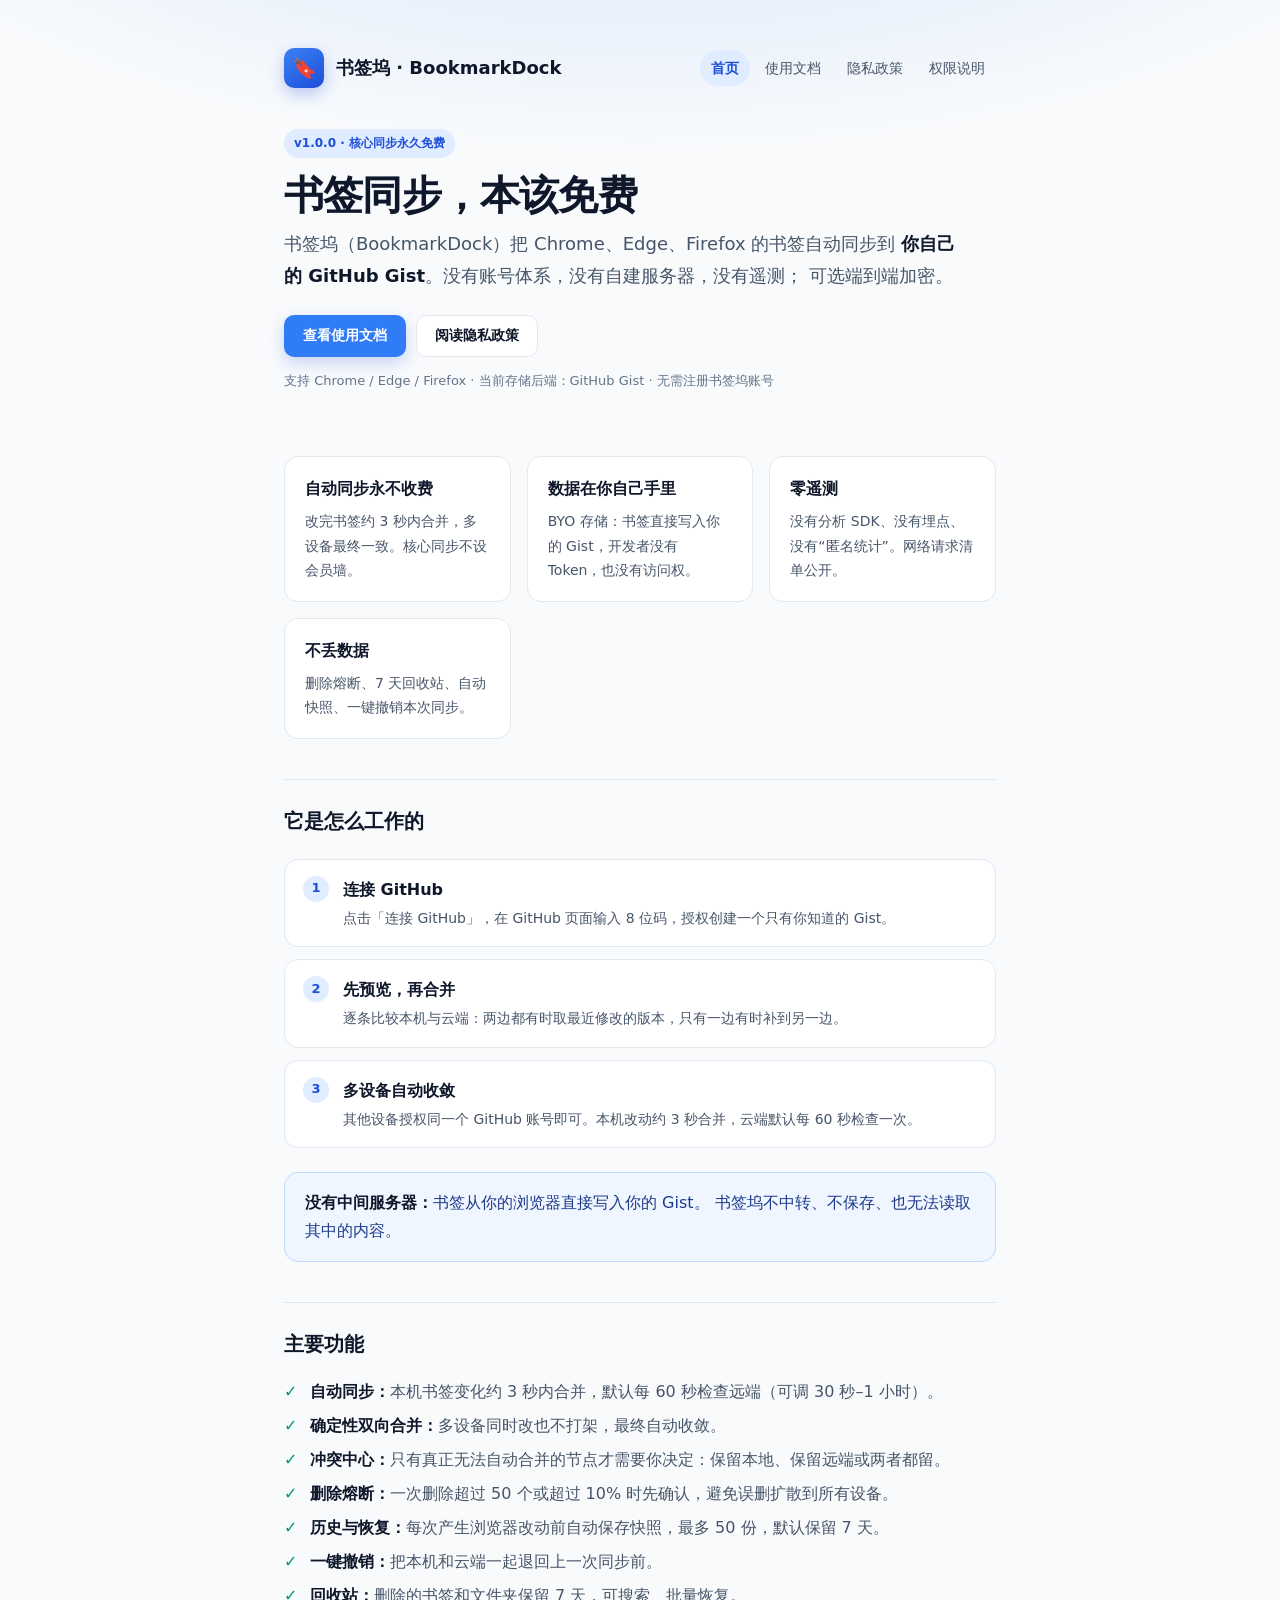
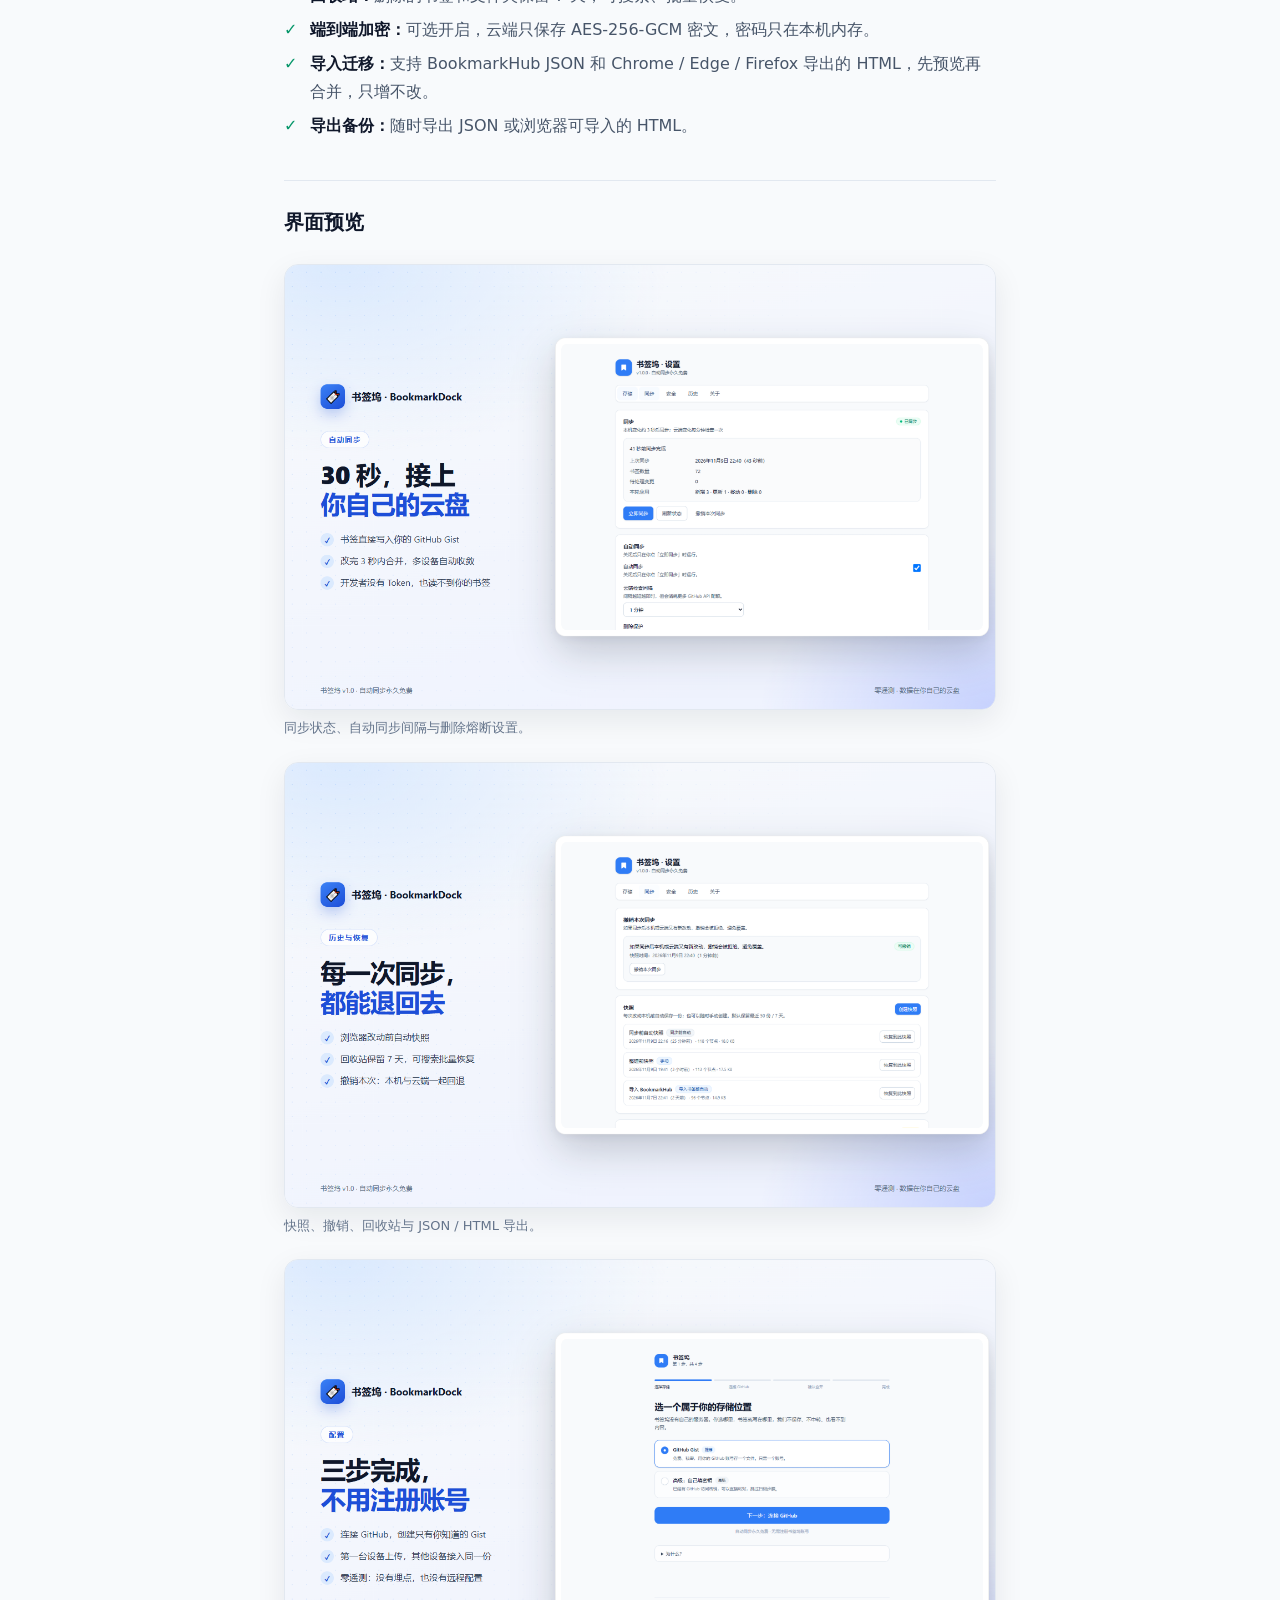
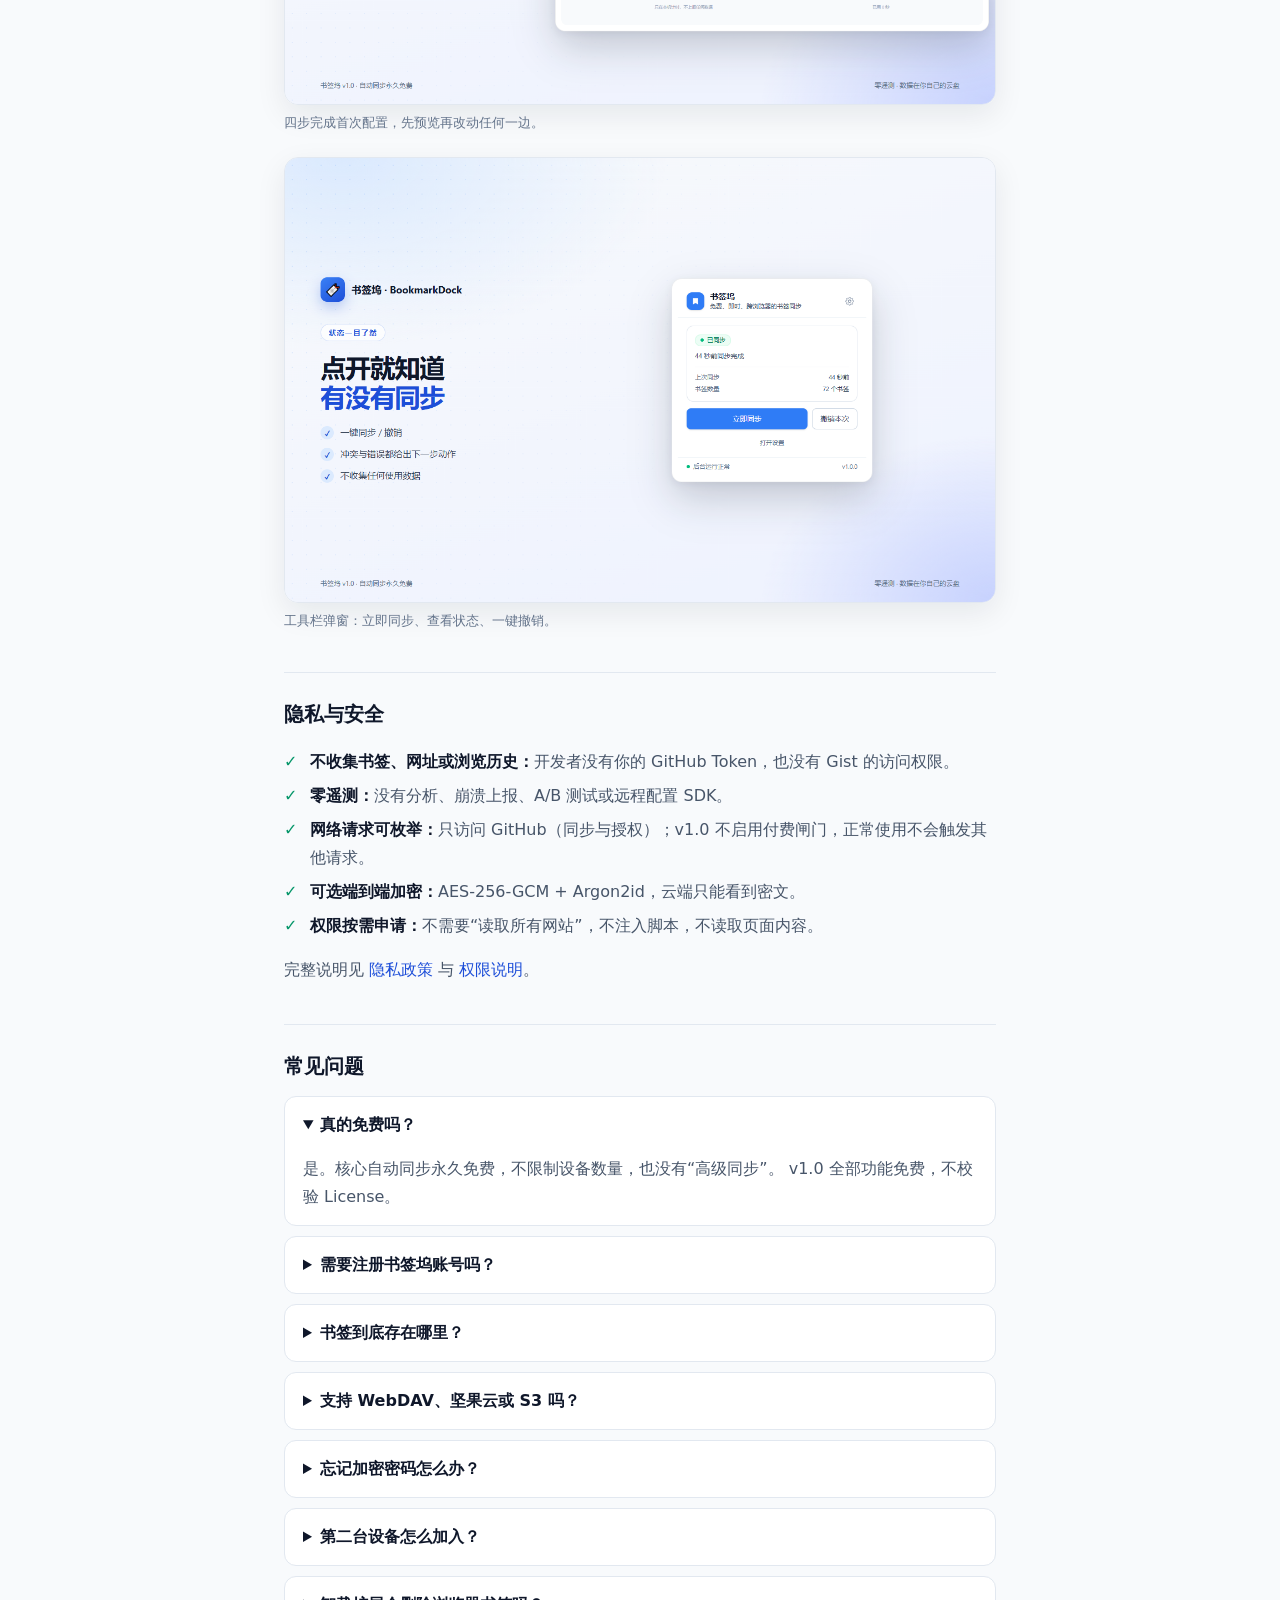
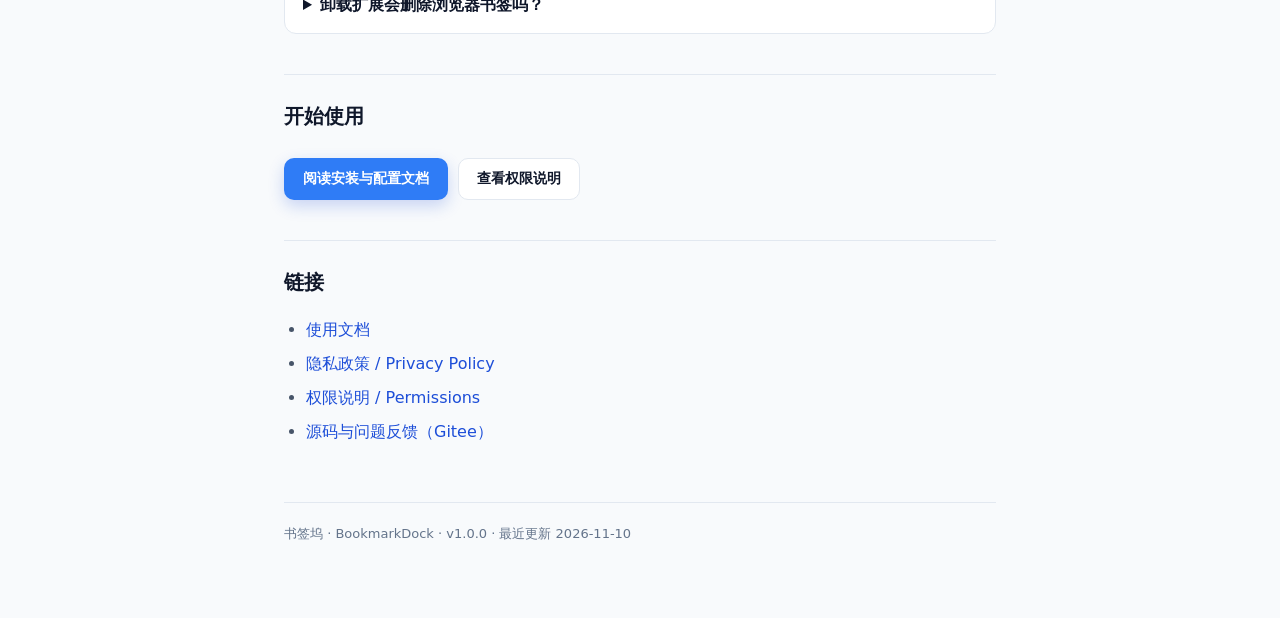
==== index.html @ b0e182eb "docs: 书签坞项目介绍、使用文档与隐私政策" ====
<!doctype html>
<html lang="zh-CN">
  <head>
    <meta charset="utf-8" />
    <meta name="viewport" content="width=device-width, initial-scale=1" />
    <title>书签坞 · BookmarkDock — 免费、即时、跨浏览器的书签同步</title>
    <meta
      name="description"
      content="书签坞把 Chrome / Edge / Firefox 的书签自动同步到你自己拥有的 GitHub Gist：核心同步永久免费、零遥测、可选端到端加密。"
    />
    <link rel="stylesheet" href="./style.css" />
    <link rel="icon" href="./icon-128.png" />
  </head>
  <body>
    <main class="wrap">
      <header class="site-head">
        <a class="brand" href="./index.html">
          <span class="logo" aria-hidden="true">🔖</span>
          书签坞 · BookmarkDock
        </a>
        <nav class="nav" aria-label="站点导航">
          <a href="./index.html" aria-current="page">首页</a>
          <a href="./guide.html">使用文档</a>
          <a href="./privacy.html">隐私政策</a>
          <a href="./permissions.html">权限说明</a>
        </nav>
      </header>

      <section class="hero">
        <span class="eyebrow">v1.0.0 · 核心同步永久免费</span>
        <h1>书签同步，本该免费</h1>
        <p class="lead">
          书签坞（BookmarkDock）把 Chrome、Edge、Firefox 的书签自动同步到
          <strong>你自己的 GitHub Gist</strong>。没有账号体系，没有自建服务器，没有遥测；
          可选端到端加密。
        </p>
        <div class="actions">
          <a class="btn btn-primary" href="./guide.html">查看使用文档</a>
          <a class="btn btn-secondary" href="./privacy.html">阅读隐私政策</a>
        </div>
        <p class="meta">
          支持 Chrome / Edge / Firefox · 当前存储后端：GitHub Gist · 无需注册书签坞账号
        </p>
      </section>

      <div class="grid">
        <div class="tile">
          <h3>自动同步永不收费</h3>
          <p>改完书签约 3 秒内合并，多设备最终一致。核心同步不设会员墙。</p>
        </div>
        <div class="tile">
          <h3>数据在你自己手里</h3>
          <p>BYO 存储：书签直接写入你的 Gist，开发者没有 Token，也没有访问权。</p>
        </div>
        <div class="tile">
          <h3>零遥测</h3>
          <p>没有分析 SDK、没有埋点、没有“匿名统计”。网络请求清单公开。</p>
        </div>
        <div class="tile">
          <h3>不丢数据</h3>
          <p>删除熔断、7 天回收站、自动快照、一键撤销本次同步。</p>
        </div>
      </div>

      <h2>它是怎么工作的</h2>
      <ol class="steps">
        <li>
          <strong>连接 GitHub</strong>
          <p>点击「连接 GitHub」，在 GitHub 页面输入 8 位码，授权创建一个只有你知道的 Gist。</p>
        </li>
        <li>
          <strong>先预览，再合并</strong>
          <p>逐条比较本机与云端：两边都有时取最近修改的版本，只有一边有时补到另一边。</p>
        </li>
        <li>
          <strong>多设备自动收敛</strong>
          <p>其他设备授权同一个 GitHub 账号即可。本机改动约 3 秒合并，云端默认每 60 秒检查一次。</p>
        </li>
      </ol>

      <div class="callout">
        <p>
          <strong>没有中间服务器：</strong>书签从你的浏览器直接写入你的 Gist。
          书签坞不中转、不保存、也无法读取其中的内容。
        </p>
      </div>

      <h2>主要功能</h2>
      <ul class="features">
        <li>
          <strong>自动同步：</strong>本机书签变化约 3 秒内合并，默认每 60 秒检查远端（可调 30 秒–1
          小时）。
        </li>
        <li><strong>确定性双向合并：</strong>多设备同时改也不打架，最终自动收敛。</li>
        <li>
          <strong>冲突中心：</strong
          >只有真正无法自动合并的节点才需要你决定：保留本地、保留远端或两者都留。
        </li>
        <li>
          <strong>删除熔断：</strong>一次删除超过 50 个或超过 10% 时先确认，避免误删扩散到所有设备。
        </li>
        <li>
          <strong>历史与恢复：</strong>每次产生浏览器改动前自动保存快照，最多 50 份，默认保留 7 天。
        </li>
        <li><strong>一键撤销：</strong>把本机和云端一起退回上一次同步前。</li>
        <li><strong>回收站：</strong>删除的书签和文件夹保留 7 天，可搜索、批量恢复。</li>
        <li>
          <strong>端到端加密：</strong>可选开启，云端只保存 AES-256-GCM 密文，密码只在本机内存。
        </li>
        <li>
          <strong>导入迁移：</strong>支持 BookmarkHub JSON 和 Chrome / Edge / Firefox 导出的
          HTML，先预览再合并，只增不改。
        </li>
        <li><strong>导出备份：</strong>随时导出 JSON 或浏览器可导入的 HTML。</li>
      </ul>

      <h2>界面预览</h2>
      <div class="shots">
        <figure class="shot">
          <img
            src="./screenshots/01-sync.png"
            alt="书签坞设置页：同步状态、自动同步和删除保护"
            loading="lazy"
          />
          <figcaption>同步状态、自动同步间隔与删除熔断设置。</figcaption>
        </figure>
        <figure class="shot">
          <img
            src="./screenshots/02-history.png"
            alt="书签坞历史页：快照、回收站与导出"
            loading="lazy"
          />
          <figcaption>快照、撤销、回收站与 JSON / HTML 导出。</figcaption>
        </figure>
        <figure class="shot">
          <img src="./screenshots/04-onboarding.png" alt="书签坞首次配置向导" loading="lazy" />
          <figcaption>四步完成首次配置，先预览再改动任何一边。</figcaption>
        </figure>
        <figure class="shot">
          <img src="./screenshots/05-popup.png" alt="书签坞工具栏弹窗" loading="lazy" />
          <figcaption>工具栏弹窗：立即同步、查看状态、一键撤销。</figcaption>
        </figure>
      </div>

      <h2>隐私与安全</h2>
      <ul class="features">
        <li>
          <strong>不收集书签、网址或浏览历史：</strong>开发者没有你的 GitHub Token，也没有 Gist
          的访问权限。
        </li>
        <li><strong>零遥测：</strong>没有分析、崩溃上报、A/B 测试或远程配置 SDK。</li>
        <li>
          <strong>网络请求可枚举：</strong>只访问 GitHub（同步与授权）；v1.0
          不启用付费闸门，正常使用不会触发其他请求。
        </li>
        <li><strong>可选端到端加密：</strong>AES-256-GCM + Argon2id，云端只能看到密文。</li>
        <li><strong>权限按需申请：</strong>不需要“读取所有网站”，不注入脚本，不读取页面内容。</li>
      </ul>
      <p>
        完整说明见 <a href="./privacy.html">隐私政策</a> 与
        <a href="./permissions.html">权限说明</a>。
      </p>

      <h2>常见问题</h2>
      <div class="faq">
        <details open>
          <summary>真的免费吗？</summary>
          <p>
            是。核心自动同步永久免费，不限制设备数量，也没有“高级同步”。 v1.0 全部功能免费，不校验
            License。
          </p>
        </details>
        <details>
          <summary>需要注册书签坞账号吗？</summary>
          <p>不需要。你只需要一个 GitHub 账号，用来存放自己的 Gist。</p>
        </details>
        <details>
          <summary>书签到底存在哪里？</summary>
          <p>
            存在你 GitHub 账号下的一个 Gist 文件里。默认创建 secret gist； 开发者没有你的
            Token，也没有该 Gist 的访问权。
          </p>
        </details>
        <details>
          <summary>支持 WebDAV、坚果云或 S3 吗？</summary>
          <p>v1.0 仅支持 GitHub Gist。后续版本会评估更多 BYO 存储，但当前版本没有这些入口。</p>
        </details>
        <details>
          <summary>忘记加密密码怎么办？</summary>
          <p>
            无法找回。密码只存在于本机内存，开发者也没有后门。
            如果还有一台设备保留着明文同步状态，可以在那台设备重新同步； 否则云端密文无法解密。
          </p>
        </details>
        <details>
          <summary>第二台设备怎么加入？</summary>
          <p>
            安装扩展，连接同一个 GitHub 账号，确认预览结果后合并即可。 不需要手动复制文件或 Token。
          </p>
        </details>
        <details>
          <summary>卸载扩展会删除浏览器书签吗？</summary>
          <p>不会。卸载只会清除扩展自己的本地状态；浏览器书签和远端 Gist 都不受影响。</p>
        </details>
      </div>

      <h2>开始使用</h2>
      <div class="actions">
        <a class="btn btn-primary" href="./guide.html">阅读安装与配置文档</a>
        <a class="btn btn-secondary" href="./permissions.html">查看权限说明</a>
      </div>

      <h2>链接</h2>
      <ul>
        <li><a href="./guide.html">使用文档</a></li>
        <li><a href="./privacy.html">隐私政策 / Privacy Policy</a></li>
        <li><a href="./permissions.html">权限说明 / Permissions</a></li>
        <li><a href="https://gitee.com/sunnice/book-mark-sync">源码与问题反馈（Gitee）</a></li>
      </ul>

      <footer>书签坞 · BookmarkDock · v1.0.0 · 最近更新 2026-11-10</footer>
    </main>
  </body>
</html>
---- style.css ----
:root {
  color-scheme: light;
  --brand: #2f7cf6;
  --brand-dark: #1d4ed8;
  --ink: #0f172a;
  --ink-soft: #475569;
  --line: #e2e8f0;
  --bg: #f8fafc;
}

* {
  box-sizing: border-box;
}

html {
  -webkit-text-size-adjust: 100%;
}

body {
  margin: 0;
  background:
    radial-gradient(1200px 500px at 50% -200px, rgba(47, 124, 246, 0.18), transparent 70%),
    var(--bg);
  color: var(--ink);
  font-family:
    'Segoe UI', 'PingFang SC', 'Hiragino Sans GB', 'Microsoft YaHei', system-ui, sans-serif;
  line-height: 1.75;
  font-size: 16px;
}

a {
  color: var(--brand-dark);
  text-decoration: none;
}

a:hover {
  text-decoration: underline;
}

.wrap {
  max-width: 760px;
  margin: 0 auto;
  padding: 48px 24px 72px;
}

.brand {
  display: inline-flex;
  align-items: center;
  gap: 12px;
  margin-bottom: 28px;
  color: var(--ink);
  font-weight: 700;
  font-size: 18px;
}

.brand:hover {
  text-decoration: none;
}

.logo {
  width: 40px;
  height: 40px;
  border-radius: 10px;
  background: linear-gradient(145deg, #3b82f6, #1d4ed8);
  display: grid;
  place-items: center;
  color: #fff;
  font-size: 20px;
  box-shadow: 0 6px 16px rgba(29, 78, 216, 0.28);
}

h1 {
  font-size: 32px;
  line-height: 1.25;
  margin: 0 0 8px;
  letter-spacing: -0.02em;
}

h2 {
  font-size: 20px;
  margin: 40px 0 12px;
  padding-top: 24px;
  border-top: 1px solid var(--line);
}

h3 {
  font-size: 16px;
  margin: 24px 0 6px;
}

p,
li {
  color: var(--ink-soft);
}

ul,
ol {
  padding-left: 22px;
}

li + li {
  margin-top: 6px;
}

strong {
  color: var(--ink);
}

.lead {
  font-size: 17px;
  color: var(--ink-soft);
  margin-top: 4px;
}

.meta {
  font-size: 13px;
  color: #64748b;
  margin-bottom: 32px;
}

.card {
  background: #fff;
  border: 1px solid var(--line);
  border-radius: 16px;
  padding: 24px 24px 8px;
  box-shadow: 0 1px 2px rgba(15, 23, 42, 0.04);
}

.callout {
  background: #eff6ff;
  border: 1px solid #bfdbfe;
  border-radius: 14px;
  padding: 16px 20px;
  margin: 24px 0;
}

.callout p {
  margin: 0;
  color: #1e3a8a;
}

.grid {
  display: grid;
  grid-template-columns: repeat(auto-fit, minmax(220px, 1fr));
  gap: 16px;
  margin: 28px 0 8px;
}

.tile {
  background: #fff;
  border: 1px solid var(--line);
  border-radius: 14px;
  padding: 18px 20px;
}

.tile h3 {
  margin: 0 0 6px;
}

.tile p {
  margin: 0;
  font-size: 14px;
}

table {
  width: 100%;
  border-collapse: collapse;
  font-size: 14px;
  margin: 12px 0 4px;
}

th,
td {
  text-align: left;
  padding: 10px 12px;
  border-bottom: 1px solid var(--line);
  vertical-align: top;
}

th {
  color: var(--ink);
  font-weight: 600;
  background: #f8fafc;
}

code {
  font-family: ui-monospace, SFMono-Regular, Consolas, monospace;
  font-size: 13px;
  background: #f1f5f9;
  border-radius: 5px;
  padding: 1px 5px;
}

footer {
  margin-top: 56px;
  padding-top: 20px;
  border-top: 1px solid var(--line);
  font-size: 13px;
  color: #64748b;
}

.lang {
  font-size: 13px;
  margin-bottom: 28px;
}

/* ---------- 站点导航 ---------- */

.site-head {
  display: flex;
  flex-wrap: wrap;
  align-items: center;
  justify-content: space-between;
  gap: 12px 24px;
  margin-bottom: 32px;
}

.site-head .brand {
  margin-bottom: 0;
}

.nav {
  display: flex;
  flex-wrap: wrap;
  gap: 4px;
  font-size: 14px;
}

.nav a {
  padding: 6px 11px;
  border-radius: 999px;
  color: var(--ink-soft);
}

.nav a:hover {
  background: #eef2ff;
  color: var(--brand-dark);
  text-decoration: none;
}

.nav a[aria-current='page'] {
  background: #e0ecff;
  color: var(--brand-dark);
  font-weight: 600;
}

/* ---------- 首页 ---------- */

.hero {
  padding: 8px 0 4px;
}

.eyebrow {
  display: inline-block;
  margin-bottom: 12px;
  padding: 4px 10px;
  border-radius: 999px;
  background: #e0ecff;
  color: var(--brand-dark);
  font-size: 12px;
  font-weight: 600;
}

.hero h1 {
  font-size: 40px;
  max-width: 680px;
}

.hero .lead {
  max-width: 680px;
  font-size: 18px;
}

.actions {
  display: flex;
  flex-wrap: wrap;
  gap: 10px;
  margin: 24px 0 10px;
}

.btn {
  display: inline-flex;
  align-items: center;
  justify-content: center;
  padding: 10px 18px;
  border: 1px solid transparent;
  border-radius: 10px;
  font-size: 14px;
  font-weight: 600;
  line-height: 1.4;
}

.btn:hover {
  text-decoration: none;
}

.btn-primary {
  background: var(--brand);
  color: #fff;
  box-shadow: 0 6px 16px rgba(29, 78, 216, 0.22);
}

.btn-primary:hover {
  background: var(--brand-dark);
  color: #fff;
}

.btn-secondary {
  background: #fff;
  border-color: var(--line);
  color: var(--ink);
}

.btn-secondary:hover {
  background: #f8fafc;
}

/* ---------- 步骤 / 功能 / 截图 ---------- */

.steps {
  counter-reset: step;
  display: grid;
  gap: 12px;
  padding: 0;
  margin: 20px 0;
  list-style: none;
}

.steps li {
  position: relative;
  margin: 0;
  padding: 16px 18px 16px 58px;
  background: #fff;
  border: 1px solid var(--line);
  border-radius: 14px;
}

.steps li::before {
  counter-increment: step;
  content: counter(step);
  position: absolute;
  top: 16px;
  left: 18px;
  display: grid;
  width: 26px;
  height: 26px;
  place-items: center;
  border-radius: 50%;
  background: #e0ecff;
  color: var(--brand-dark);
  font-size: 13px;
  font-weight: 700;
}

.steps strong {
  display: block;
  margin-bottom: 2px;
}

.steps p {
  margin: 0;
  font-size: 14px;
}

.features {
  padding: 0;
  list-style: none;
}

.features li {
  position: relative;
  padding-left: 26px;
}

.features li::before {
  content: '✓';
  position: absolute;
  left: 0;
  color: #059669;
  font-weight: 700;
}

.shots {
  display: grid;
  gap: 22px;
  margin: 24px 0;
}

.shot {
  margin: 0;
}

.shot img {
  display: block;
  width: 100%;
  height: auto;
  border: 1px solid var(--line);
  border-radius: 14px;
  box-shadow: 0 10px 30px rgba(15, 23, 42, 0.08);
}

.shot figcaption {
  margin-top: 7px;
  font-size: 13px;
  color: #64748b;
}

/* ---------- 目录 / 问答 / 提示 ---------- */

.toc {
  margin: 24px 0 8px;
  padding: 18px 22px;
  background: #fff;
  border: 1px solid var(--line);
  border-radius: 14px;
}

.toc ol {
  margin: 8px 0 0;
  columns: 2;
  column-gap: 28px;
}

.toc li + li {
  margin-top: 4px;
}

.faq details,
details {
  margin: 10px 0;
  padding: 14px 18px;
  background: #fff;
  border: 1px solid var(--line);
  border-radius: 12px;
}

details summary {
  cursor: pointer;
  color: var(--ink);
  font-weight: 600;
}

details > p,
details > ul,
details > ol {
  margin-bottom: 0;
}

.note {
  font-size: 13px;
  color: #64748b;
}

.callout.warn {
  background: #fffbeb;
  border-color: #fde68a;
}

.callout.warn p {
  color: #92400e;
}

@media (max-width: 520px) {
  .wrap {
    padding: 32px 18px 56px;
  }

  h1 {
    font-size: 26px;
  }

  .hero h1 {
    font-size: 30px;
  }

  .toc ol {
    columns: 1;
  }
}
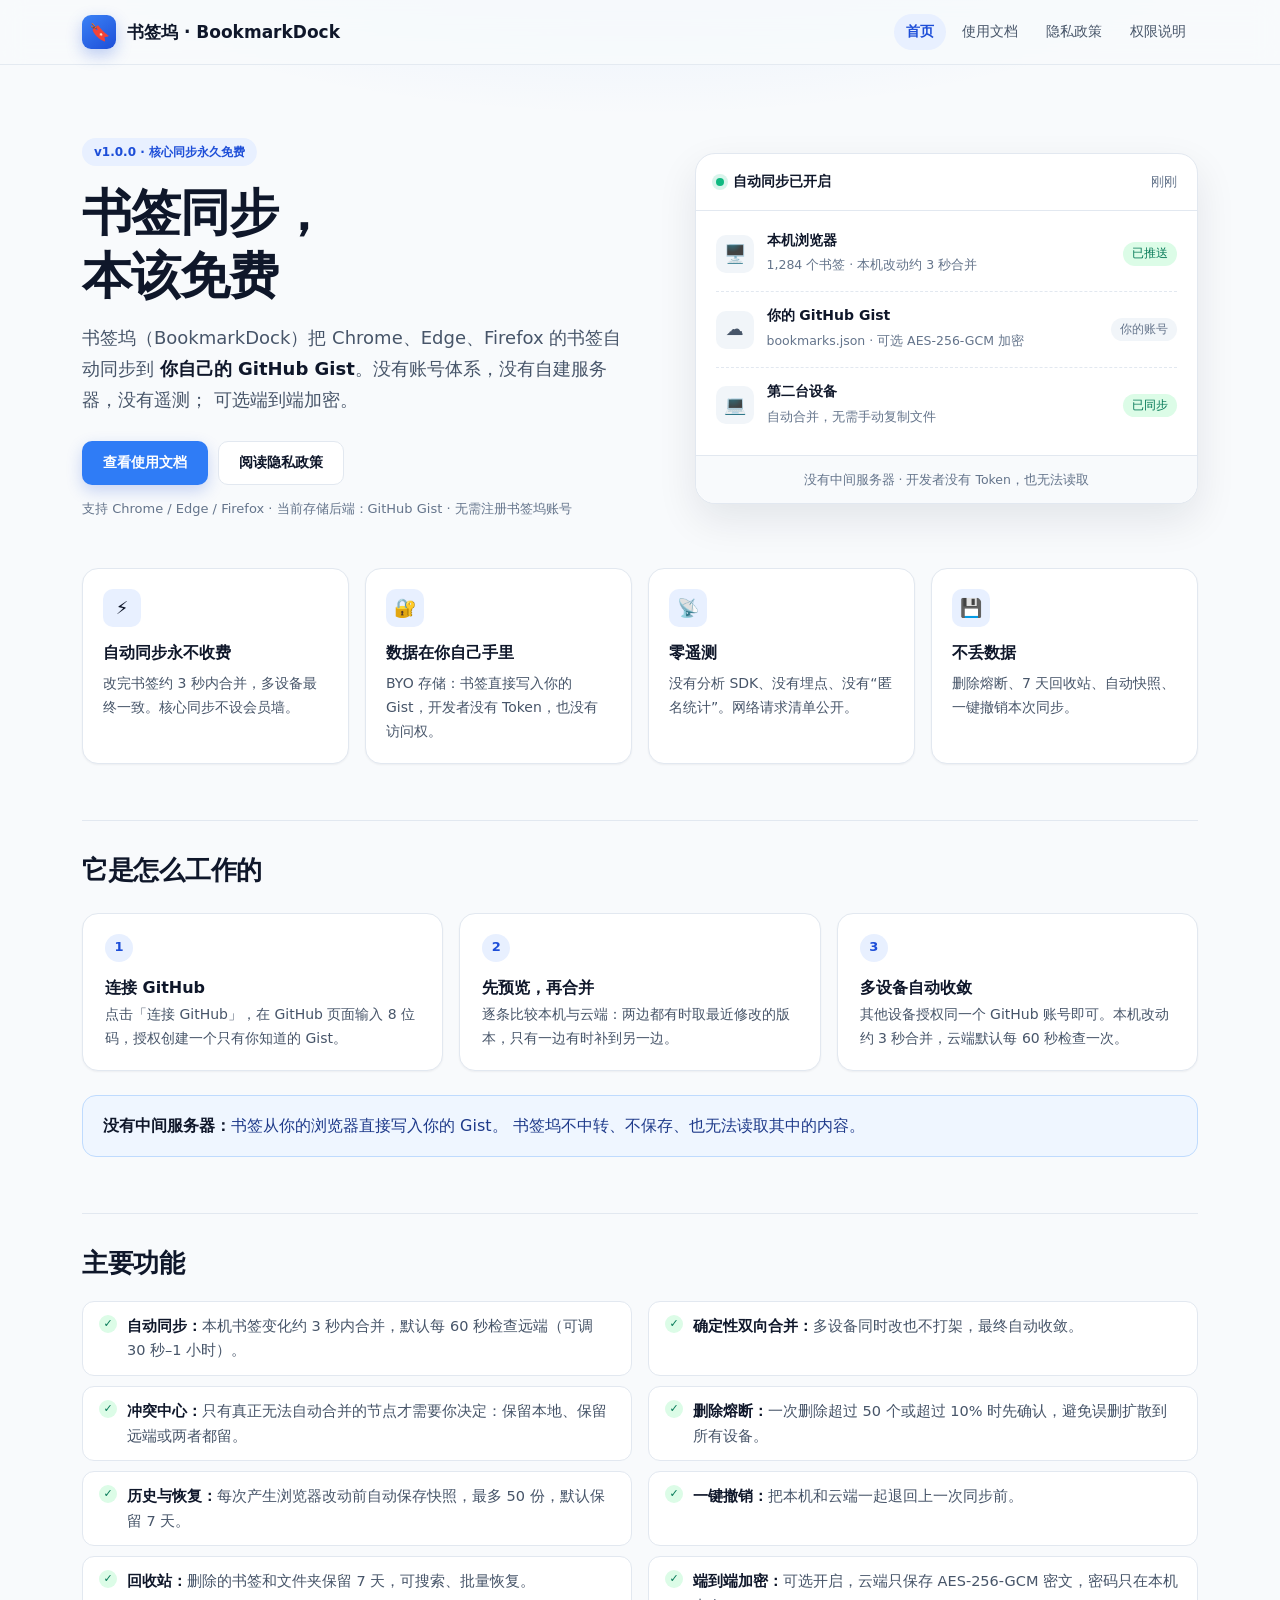
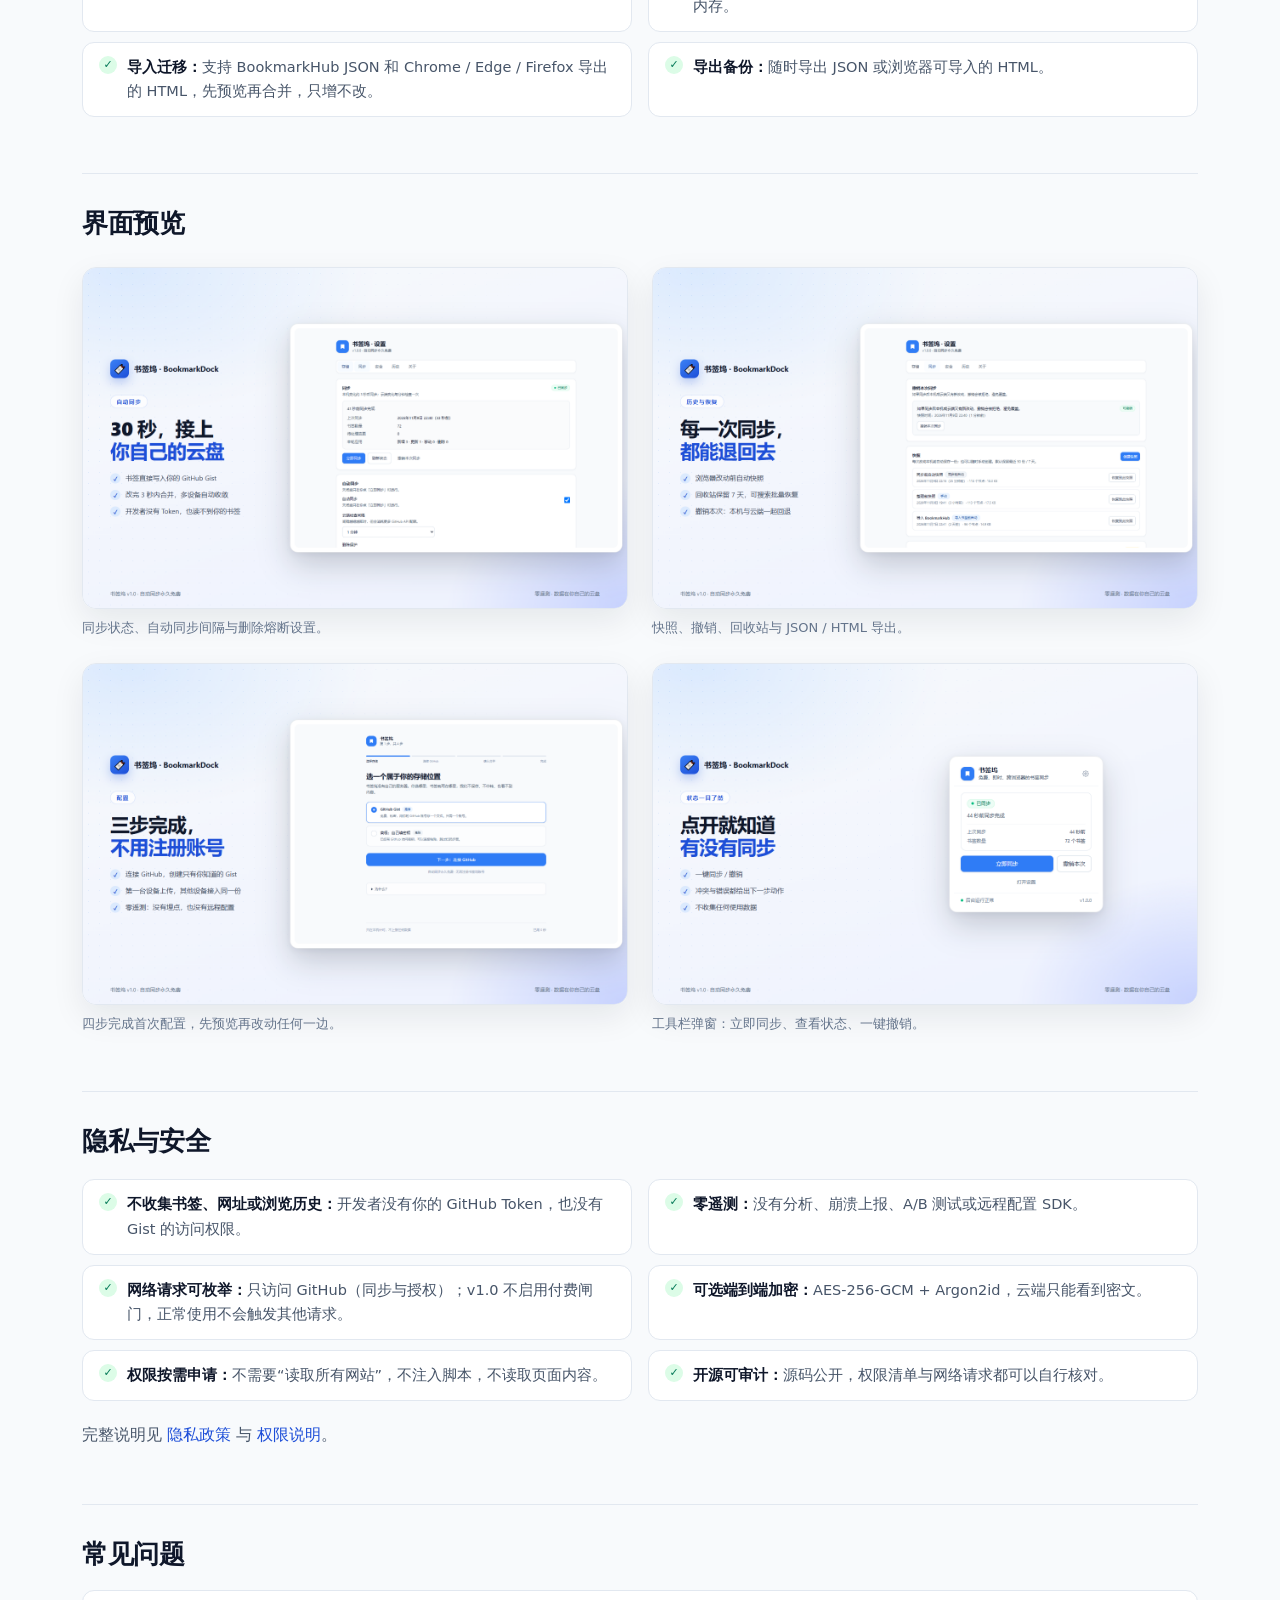
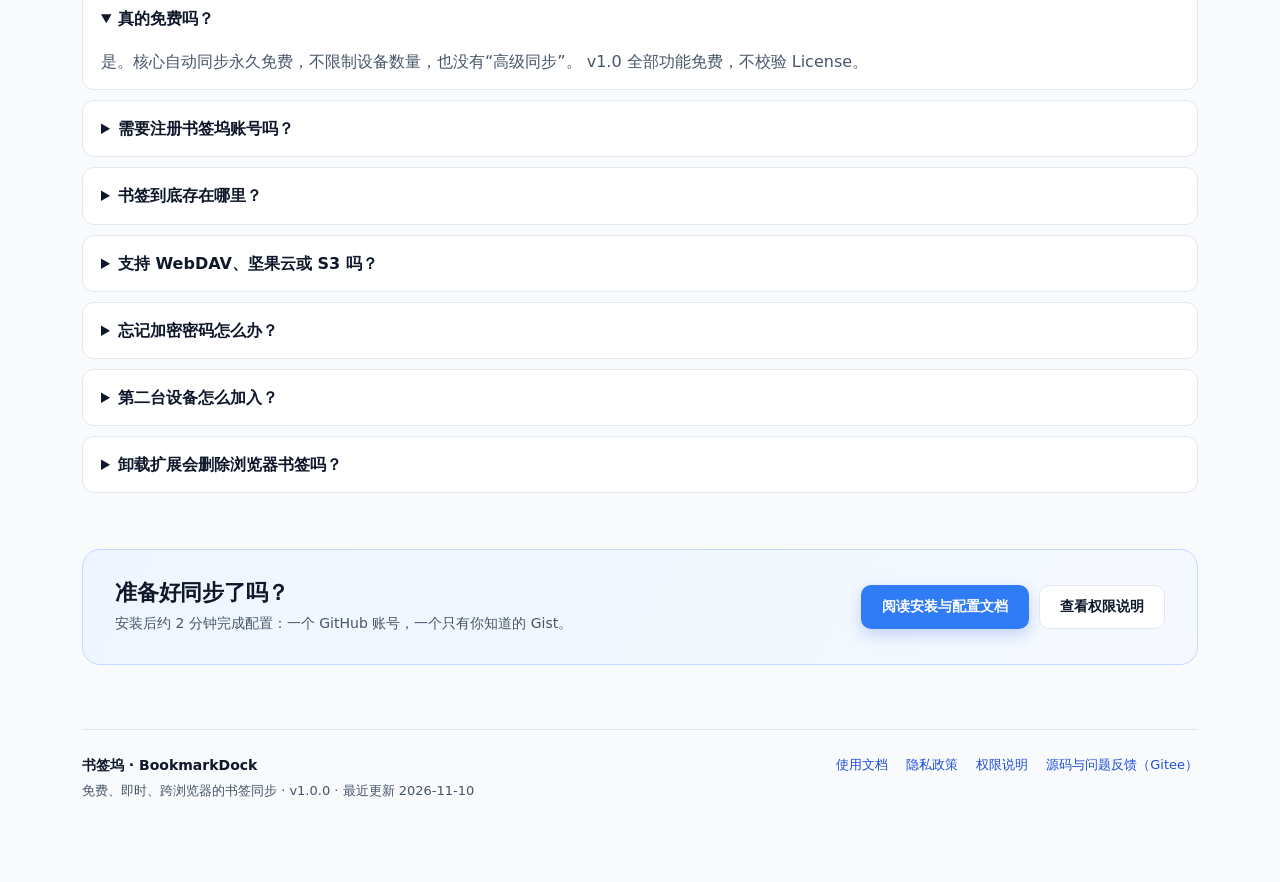
==== commit c40c7c00: "style: 重做 PC 端桌面排版" ====
--- a/index.html
+++ b/index.html
@@ -12,8 +12,8 @@
     <link rel="icon" href="./icon-128.png" />
   </head>
   <body>
-    <main class="wrap">
-      <header class="site-head">
+    <header class="site-head">
+      <div class="head-inner">
         <a class="brand" href="./index.html">
           <span class="logo" aria-hidden="true">🔖</span>
           书签坞 · BookmarkDock
@@ -24,39 +24,84 @@
           <a href="./privacy.html">隐私政策</a>
           <a href="./permissions.html">权限说明</a>
         </nav>
-      </header>
-
+      </div>
+    </header>
+
+    <main class="wrap">
       <section class="hero">
-        <span class="eyebrow">v1.0.0 · 核心同步永久免费</span>
-        <h1>书签同步，本该免费</h1>
-        <p class="lead">
-          书签坞（BookmarkDock）把 Chrome、Edge、Firefox 的书签自动同步到
-          <strong>你自己的 GitHub Gist</strong>。没有账号体系，没有自建服务器，没有遥测；
-          可选端到端加密。
-        </p>
-        <div class="actions">
-          <a class="btn btn-primary" href="./guide.html">查看使用文档</a>
-          <a class="btn btn-secondary" href="./privacy.html">阅读隐私政策</a>
-        </div>
-        <p class="meta">
-          支持 Chrome / Edge / Firefox · 当前存储后端：GitHub Gist · 无需注册书签坞账号
-        </p>
+        <div class="hero-copy">
+          <span class="eyebrow">v1.0.0 · 核心同步永久免费</span>
+          <h1>书签同步，<br />本该免费</h1>
+          <p class="lead">
+            书签坞（BookmarkDock）把 Chrome、Edge、Firefox 的书签自动同步到
+            <strong>你自己的 GitHub Gist</strong>。没有账号体系，没有自建服务器，没有遥测；
+            可选端到端加密。
+          </p>
+          <div class="actions">
+            <a class="btn btn-primary" href="./guide.html">查看使用文档</a>
+            <a class="btn btn-secondary" href="./privacy.html">阅读隐私政策</a>
+          </div>
+          <p class="meta">
+            支持 Chrome / Edge / Firefox · 当前存储后端：GitHub Gist · 无需注册书签坞账号
+          </p>
+        </div>
+
+        <div class="hero-visual">
+          <div class="sync-card">
+            <div class="sync-card-head">
+              <span class="sync-dot" aria-hidden="true"></span>
+              自动同步已开启
+              <span class="sync-time">刚刚</span>
+            </div>
+            <ul class="sync-flow">
+              <li>
+                <span class="node-icon" aria-hidden="true">🖥️</span>
+                <span class="node-text">
+                  <strong>本机浏览器</strong>
+                  <small>1,284 个书签 · 本机改动约 3 秒合并</small>
+                </span>
+                <span class="node-state ok">已推送</span>
+              </li>
+              <li>
+                <span class="node-icon" aria-hidden="true">☁️</span>
+                <span class="node-text">
+                  <strong>你的 GitHub Gist</strong>
+                  <small>bookmarks.json · 可选 AES-256-GCM 加密</small>
+                </span>
+                <span class="node-state">你的账号</span>
+              </li>
+              <li>
+                <span class="node-icon" aria-hidden="true">💻</span>
+                <span class="node-text">
+                  <strong>第二台设备</strong>
+                  <small>自动合并，无需手动复制文件</small>
+                </span>
+                <span class="node-state ok">已同步</span>
+              </li>
+            </ul>
+            <p class="sync-foot">没有中间服务器 · 开发者没有 Token，也无法读取</p>
+          </div>
+        </div>
       </section>
 
       <div class="grid">
         <div class="tile">
+          <span class="tile-icon" aria-hidden="true">⚡</span>
           <h3>自动同步永不收费</h3>
           <p>改完书签约 3 秒内合并，多设备最终一致。核心同步不设会员墙。</p>
         </div>
         <div class="tile">
+          <span class="tile-icon" aria-hidden="true">🔐</span>
           <h3>数据在你自己手里</h3>
           <p>BYO 存储：书签直接写入你的 Gist，开发者没有 Token，也没有访问权。</p>
         </div>
         <div class="tile">
+          <span class="tile-icon" aria-hidden="true">📡</span>
           <h3>零遥测</h3>
           <p>没有分析 SDK、没有埋点、没有“匿名统计”。网络请求清单公开。</p>
         </div>
         <div class="tile">
+          <span class="tile-icon" aria-hidden="true">💾</span>
           <h3>不丢数据</h3>
           <p>删除熔断、7 天回收站、自动快照、一键撤销本次同步。</p>
         </div>
@@ -155,6 +200,7 @@
         </li>
         <li><strong>可选端到端加密：</strong>AES-256-GCM + Argon2id，云端只能看到密文。</li>
         <li><strong>权限按需申请：</strong>不需要“读取所有网站”，不注入脚本，不读取页面内容。</li>
+        <li><strong>开源可审计：</strong>源码公开，权限清单与网络请求都可以自行核对。</li>
       </ul>
       <p>
         完整说明见 <a href="./privacy.html">隐私政策</a> 与
@@ -204,21 +250,29 @@
         </details>
       </div>
 
-      <h2>开始使用</h2>
-      <div class="actions">
-        <a class="btn btn-primary" href="./guide.html">阅读安装与配置文档</a>
-        <a class="btn btn-secondary" href="./permissions.html">查看权限说明</a>
-      </div>
-
-      <h2>链接</h2>
-      <ul>
-        <li><a href="./guide.html">使用文档</a></li>
-        <li><a href="./privacy.html">隐私政策 / Privacy Policy</a></li>
-        <li><a href="./permissions.html">权限说明 / Permissions</a></li>
-        <li><a href="https://gitee.com/sunnice/book-mark-sync">源码与问题反馈（Gitee）</a></li>
-      </ul>
-
-      <footer>书签坞 · BookmarkDock · v1.0.0 · 最近更新 2026-11-10</footer>
+      <section class="cta">
+        <div>
+          <h2>准备好同步了吗？</h2>
+          <p>安装后约 2 分钟完成配置：一个 GitHub 账号，一个只有你知道的 Gist。</p>
+        </div>
+        <div class="actions">
+          <a class="btn btn-primary" href="./guide.html">阅读安装与配置文档</a>
+          <a class="btn btn-secondary" href="./permissions.html">查看权限说明</a>
+        </div>
+      </section>
+
+      <footer class="site-foot">
+        <div>
+          <strong>书签坞 · BookmarkDock</strong>
+          <p>免费、即时、跨浏览器的书签同步 · v1.0.0 · 最近更新 2026-11-10</p>
+        </div>
+        <nav aria-label="页脚导航">
+          <a href="./guide.html">使用文档</a>
+          <a href="./privacy.html">隐私政策</a>
+          <a href="./permissions.html">权限说明</a>
+          <a href="https://gitee.com/sunnice/book-mark-sync">源码与问题反馈（Gitee）</a>
+        </nav>
+      </footer>
     </main>
   </body>
 </html>
--- a/style.css
+++ b/style.css
@@ -2,10 +2,18 @@
   color-scheme: light;
   --brand: #2f7cf6;
   --brand-dark: #1d4ed8;
+  --brand-soft: #e8f0ff;
   --ink: #0f172a;
   --ink-soft: #475569;
+  --ink-mute: #64748b;
   --line: #e2e8f0;
   --bg: #f8fafc;
+  --card: #ffffff;
+  --radius: 16px;
+  --shadow-sm: 0 1px 2px rgba(15, 23, 42, 0.05);
+  --shadow-md: 0 16px 40px rgba(15, 23, 42, 0.09);
+  --wrap: 1180px;
+  --header-h: 64px;
 }
 
 * {
@@ -14,17 +22,19 @@
 
 html {
   -webkit-text-size-adjust: 100%;
+  scroll-behavior: smooth;
+  scroll-padding-top: calc(var(--header-h) + 24px);
 }
 
 body {
   margin: 0;
   background:
-    radial-gradient(1200px 500px at 50% -200px, rgba(47, 124, 246, 0.18), transparent 70%),
+    radial-gradient(1100px 480px at 50% -220px, rgba(47, 124, 246, 0.16), transparent 70%),
     var(--bg);
   color: var(--ink);
   font-family:
     'Segoe UI', 'PingFang SC', 'Hiragino Sans GB', 'Microsoft YaHei', system-ui, sans-serif;
-  line-height: 1.75;
+  line-height: 1.7;
   font-size: 16px;
 }
 
@@ -37,20 +47,43 @@
   text-decoration: underline;
 }
 
-.wrap {
-  max-width: 760px;
+:focus-visible {
+  outline: 2px solid var(--brand);
+  outline-offset: 2px;
+  border-radius: 4px;
+}
+
+/* ---------- 顶栏 ---------- */
+
+.site-head {
+  position: sticky;
+  top: 0;
+  z-index: 50;
+  background: rgba(248, 250, 252, 0.82);
+  border-bottom: 1px solid rgba(226, 232, 240, 0.9);
+  backdrop-filter: saturate(180%) blur(12px);
+}
+
+.head-inner {
+  display: flex;
+  align-items: center;
+  justify-content: space-between;
+  gap: 24px;
+  width: 100%;
+  max-width: var(--wrap);
+  height: var(--header-h);
   margin: 0 auto;
-  padding: 48px 24px 72px;
+  padding: 0 32px;
 }
 
 .brand {
   display: inline-flex;
   align-items: center;
-  gap: 12px;
-  margin-bottom: 28px;
+  gap: 11px;
   color: var(--ink);
   font-weight: 700;
-  font-size: 18px;
+  font-size: 17px;
+  white-space: nowrap;
 }
 
 .brand:hover {
@@ -58,165 +91,14 @@
 }
 
 .logo {
-  width: 40px;
-  height: 40px;
-  border-radius: 10px;
+  display: grid;
+  place-items: center;
+  width: 34px;
+  height: 34px;
+  border-radius: 9px;
   background: linear-gradient(145deg, #3b82f6, #1d4ed8);
-  display: grid;
-  place-items: center;
-  color: #fff;
-  font-size: 20px;
   box-shadow: 0 6px 16px rgba(29, 78, 216, 0.28);
-}
-
-h1 {
-  font-size: 32px;
-  line-height: 1.25;
-  margin: 0 0 8px;
-  letter-spacing: -0.02em;
-}
-
-h2 {
-  font-size: 20px;
-  margin: 40px 0 12px;
-  padding-top: 24px;
-  border-top: 1px solid var(--line);
-}
-
-h3 {
-  font-size: 16px;
-  margin: 24px 0 6px;
-}
-
-p,
-li {
-  color: var(--ink-soft);
-}
-
-ul,
-ol {
-  padding-left: 22px;
-}
-
-li + li {
-  margin-top: 6px;
-}
-
-strong {
-  color: var(--ink);
-}
-
-.lead {
   font-size: 17px;
-  color: var(--ink-soft);
-  margin-top: 4px;
-}
-
-.meta {
-  font-size: 13px;
-  color: #64748b;
-  margin-bottom: 32px;
-}
-
-.card {
-  background: #fff;
-  border: 1px solid var(--line);
-  border-radius: 16px;
-  padding: 24px 24px 8px;
-  box-shadow: 0 1px 2px rgba(15, 23, 42, 0.04);
-}
-
-.callout {
-  background: #eff6ff;
-  border: 1px solid #bfdbfe;
-  border-radius: 14px;
-  padding: 16px 20px;
-  margin: 24px 0;
-}
-
-.callout p {
-  margin: 0;
-  color: #1e3a8a;
-}
-
-.grid {
-  display: grid;
-  grid-template-columns: repeat(auto-fit, minmax(220px, 1fr));
-  gap: 16px;
-  margin: 28px 0 8px;
-}
-
-.tile {
-  background: #fff;
-  border: 1px solid var(--line);
-  border-radius: 14px;
-  padding: 18px 20px;
-}
-
-.tile h3 {
-  margin: 0 0 6px;
-}
-
-.tile p {
-  margin: 0;
-  font-size: 14px;
-}
-
-table {
-  width: 100%;
-  border-collapse: collapse;
-  font-size: 14px;
-  margin: 12px 0 4px;
-}
-
-th,
-td {
-  text-align: left;
-  padding: 10px 12px;
-  border-bottom: 1px solid var(--line);
-  vertical-align: top;
-}
-
-th {
-  color: var(--ink);
-  font-weight: 600;
-  background: #f8fafc;
-}
-
-code {
-  font-family: ui-monospace, SFMono-Regular, Consolas, monospace;
-  font-size: 13px;
-  background: #f1f5f9;
-  border-radius: 5px;
-  padding: 1px 5px;
-}
-
-footer {
-  margin-top: 56px;
-  padding-top: 20px;
-  border-top: 1px solid var(--line);
-  font-size: 13px;
-  color: #64748b;
-}
-
-.lang {
-  font-size: 13px;
-  margin-bottom: 28px;
-}
-
-/* ---------- 站点导航 ---------- */
-
-.site-head {
-  display: flex;
-  flex-wrap: wrap;
-  align-items: center;
-  justify-content: space-between;
-  gap: 12px 24px;
-  margin-bottom: 32px;
-}
-
-.site-head .brand {
-  margin-bottom: 0;
 }
 
 .nav {
@@ -227,9 +109,10 @@
 }
 
 .nav a {
-  padding: 6px 11px;
+  padding: 6px 12px;
   border-radius: 999px;
   color: var(--ink-soft);
+  white-space: nowrap;
 }
 
 .nav a:hover {
@@ -239,35 +122,108 @@
 }
 
 .nav a[aria-current='page'] {
-  background: #e0ecff;
+  background: var(--brand-soft);
   color: var(--brand-dark);
   font-weight: 600;
 }
 
-/* ---------- 首页 ---------- */
+/* ---------- 版心 ---------- */
+
+.wrap {
+  width: 100%;
+  max-width: var(--wrap);
+  margin: 0 auto;
+  padding: 56px 32px 80px;
+}
+
+.wrap-narrow {
+  max-width: 920px;
+}
+
+h1 {
+  margin: 0 0 10px;
+  font-size: 34px;
+  line-height: 1.25;
+  letter-spacing: -0.02em;
+}
+
+h2 {
+  margin: 56px 0 18px;
+  padding-top: 32px;
+  border-top: 1px solid var(--line);
+  font-size: 26px;
+  line-height: 1.35;
+  letter-spacing: -0.01em;
+}
+
+h3 {
+  margin: 26px 0 6px;
+  font-size: 17px;
+}
+
+p,
+li {
+  color: var(--ink-soft);
+}
+
+ul,
+ol {
+  padding-left: 22px;
+}
+
+li + li {
+  margin-top: 6px;
+}
+
+strong {
+  color: var(--ink);
+}
+
+.lead {
+  margin-top: 4px;
+  color: var(--ink-soft);
+  font-size: 18px;
+}
+
+.meta {
+  margin-bottom: 32px;
+  color: var(--ink-mute);
+  font-size: 13px;
+}
+
+.note {
+  color: var(--ink-mute);
+  font-size: 13px;
+}
+
+/* ---------- 首页 Hero ---------- */
 
 .hero {
-  padding: 8px 0 4px;
+  display: grid;
+  grid-template-columns: minmax(0, 1.05fr) minmax(0, 0.95fr);
+  align-items: center;
+  gap: 56px;
+  padding: 16px 0 8px;
 }
 
 .eyebrow {
   display: inline-block;
-  margin-bottom: 12px;
-  padding: 4px 10px;
+  margin-bottom: 16px;
+  padding: 4px 12px;
   border-radius: 999px;
-  background: #e0ecff;
+  background: var(--brand-soft);
   color: var(--brand-dark);
   font-size: 12px;
   font-weight: 600;
 }
 
 .hero h1 {
-  font-size: 40px;
-  max-width: 680px;
+  margin-bottom: 16px;
+  font-size: clamp(34px, 4vw, 50px);
 }
 
 .hero .lead {
-  max-width: 680px;
+  max-width: 34em;
   font-size: 18px;
 }
 
@@ -275,14 +231,14 @@
   display: flex;
   flex-wrap: wrap;
   gap: 10px;
-  margin: 24px 0 10px;
+  margin: 26px 0 12px;
 }
 
 .btn {
   display: inline-flex;
   align-items: center;
   justify-content: center;
-  padding: 10px 18px;
+  padding: 11px 20px;
   border: 1px solid transparent;
   border-radius: 10px;
   font-size: 14px;
@@ -315,38 +271,184 @@
   background: #f8fafc;
 }
 
-/* ---------- 步骤 / 功能 / 截图 ---------- */
+.hero .meta {
+  margin-bottom: 0;
+}
+
+/* 同步示意卡 */
+
+.sync-card {
+  position: relative;
+  background: var(--card);
+  border: 1px solid var(--line);
+  border-radius: 20px;
+  box-shadow: var(--shadow-md);
+}
+
+.sync-card-head {
+  display: flex;
+  align-items: center;
+  gap: 9px;
+  padding: 16px 20px;
+  border-bottom: 1px solid var(--line);
+  color: var(--ink);
+  font-size: 14px;
+  font-weight: 600;
+}
+
+.sync-card-head .sync-time {
+  margin-left: auto;
+  color: var(--ink-mute);
+  font-weight: 400;
+  font-size: 12.5px;
+}
+
+.sync-dot {
+  width: 8px;
+  height: 8px;
+  border-radius: 50%;
+  background: #10b981;
+  box-shadow: 0 0 0 4px rgba(16, 185, 129, 0.16);
+}
+
+.sync-flow {
+  margin: 0;
+  padding: 6px 20px;
+  list-style: none;
+}
+
+.sync-flow li {
+  display: flex;
+  align-items: center;
+  gap: 13px;
+  margin: 0;
+  padding: 14px 0;
+}
+
+.sync-flow li + li {
+  border-top: 1px dashed var(--line);
+}
+
+.node-icon {
+  display: grid;
+  flex: none;
+  place-items: center;
+  width: 38px;
+  height: 38px;
+  border-radius: 10px;
+  background: #f1f5f9;
+  font-size: 18px;
+}
+
+.node-text {
+  min-width: 0;
+}
+
+.node-text strong {
+  display: block;
+  font-size: 14px;
+  line-height: 1.4;
+}
+
+.node-text small {
+  color: var(--ink-mute);
+  font-size: 12.5px;
+}
+
+.node-state {
+  margin-left: auto;
+  padding: 2px 9px;
+  border-radius: 999px;
+  background: #f1f5f9;
+  color: var(--ink-mute);
+  font-size: 11.5px;
+  white-space: nowrap;
+}
+
+.node-state.ok {
+  background: #dcfce7;
+  color: #047857;
+}
+
+.sync-foot {
+  margin: 6px 0 0;
+  padding: 13px 20px;
+  border-top: 1px solid var(--line);
+  border-radius: 0 0 20px 20px;
+  background: #f8fafc;
+  color: var(--ink-mute);
+  font-size: 12.5px;
+  text-align: center;
+}
+
+/* ---------- 功能卡 / 步骤 ---------- */
+
+.grid {
+  display: grid;
+  grid-template-columns: repeat(4, minmax(0, 1fr));
+  gap: 16px;
+  margin: 40px 0 8px;
+}
+
+.tile {
+  background: var(--card);
+  border: 1px solid var(--line);
+  border-radius: var(--radius);
+  padding: 20px;
+  box-shadow: var(--shadow-sm);
+}
+
+.tile-icon {
+  display: grid;
+  place-items: center;
+  width: 38px;
+  height: 38px;
+  margin-bottom: 12px;
+  border-radius: 10px;
+  background: var(--brand-soft);
+  font-size: 18px;
+}
+
+.tile h3 {
+  margin: 0 0 6px;
+  font-size: 16px;
+}
+
+.tile p {
+  margin: 0;
+  font-size: 14px;
+}
 
 .steps {
+  display: grid;
+  grid-template-columns: repeat(3, minmax(0, 1fr));
+  gap: 16px;
+  margin: 24px 0;
+  padding: 0;
+  list-style: none;
   counter-reset: step;
-  display: grid;
-  gap: 12px;
-  padding: 0;
-  margin: 20px 0;
-  list-style: none;
 }
 
 .steps li {
   position: relative;
   margin: 0;
-  padding: 16px 18px 16px 58px;
-  background: #fff;
+  padding: 20px 20px 20px 22px;
   border: 1px solid var(--line);
-  border-radius: 14px;
+  border-radius: var(--radius);
+  background: var(--card);
+  box-shadow: var(--shadow-sm);
 }
 
 .steps li::before {
   counter-increment: step;
   content: counter(step);
-  position: absolute;
-  top: 16px;
-  left: 18px;
-  display: grid;
-  width: 26px;
-  height: 26px;
+  display: grid;
   place-items: center;
+  width: 28px;
+  height: 28px;
+  margin-bottom: 12px;
   border-radius: 50%;
-  background: #e0ecff;
+  background: var(--brand-soft);
   color: var(--brand-dark);
   font-size: 13px;
   font-weight: 700;
@@ -355,6 +457,7 @@
 .steps strong {
   display: block;
   margin-bottom: 2px;
+  font-size: 16px;
 }
 
 .steps p {
@@ -362,28 +465,50 @@
   font-size: 14px;
 }
 
+/* ---------- 功能清单 ---------- */
+
 .features {
+  display: grid;
+  grid-template-columns: repeat(2, minmax(0, 1fr));
+  gap: 10px 16px;
+  margin: 20px 0;
   padding: 0;
   list-style: none;
 }
 
 .features li {
   position: relative;
-  padding-left: 26px;
+  margin: 0;
+  padding: 12px 16px 12px 44px;
+  border: 1px solid var(--line);
+  border-radius: 12px;
+  background: var(--card);
+  font-size: 14.5px;
 }
 
 .features li::before {
   content: '✓';
   position: absolute;
-  left: 0;
-  color: #059669;
+  top: 13px;
+  left: 16px;
+  display: grid;
+  place-items: center;
+  width: 18px;
+  height: 18px;
+  border-radius: 50%;
+  background: #dcfce7;
+  color: #047857;
+  font-size: 11px;
   font-weight: 700;
 }
 
+/* ---------- 截图 ---------- */
+
 .shots {
   display: grid;
-  gap: 22px;
-  margin: 24px 0;
+  grid-template-columns: repeat(2, minmax(0, 1fr));
+  gap: 24px;
+  margin: 26px 0;
 }
 
 .shot {
@@ -396,42 +521,46 @@
   height: auto;
   border: 1px solid var(--line);
   border-radius: 14px;
-  box-shadow: 0 10px 30px rgba(15, 23, 42, 0.08);
+  box-shadow: 0 12px 32px rgba(15, 23, 42, 0.08);
 }
 
 .shot figcaption {
-  margin-top: 7px;
+  margin-top: 8px;
+  color: var(--ink-mute);
   font-size: 13px;
-  color: #64748b;
-}
-
-/* ---------- 目录 / 问答 / 提示 ---------- */
-
-.toc {
-  margin: 24px 0 8px;
-  padding: 18px 22px;
-  background: #fff;
-  border: 1px solid var(--line);
+}
+
+/* ---------- 提示 / 问答 ---------- */
+
+.callout {
+  margin: 24px 0;
+  padding: 16px 20px;
+  border: 1px solid #bfdbfe;
   border-radius: 14px;
-}
-
-.toc ol {
-  margin: 8px 0 0;
-  columns: 2;
-  column-gap: 28px;
-}
-
-.toc li + li {
-  margin-top: 4px;
+  background: #eff6ff;
+}
+
+.callout p {
+  margin: 0;
+  color: #1e3a8a;
+}
+
+.callout.warn {
+  border-color: #fde68a;
+  background: #fffbeb;
+}
+
+.callout.warn p {
+  color: #92400e;
 }
 
 .faq details,
 details {
   margin: 10px 0;
   padding: 14px 18px;
-  background: #fff;
   border: 1px solid var(--line);
   border-radius: 12px;
+  background: var(--card);
 }
 
 details summary {
@@ -446,34 +575,289 @@
   margin-bottom: 0;
 }
 
-.note {
+/* ---------- 文档页（左侧目录） ---------- */
+
+.doc {
+  display: grid;
+  grid-template-columns: 248px minmax(0, 1fr);
+  align-items: start;
+  gap: 56px;
+}
+
+.doc-aside {
+  position: sticky;
+  top: calc(var(--header-h) + 28px);
+}
+
+.doc-body {
+  min-width: 0;
+}
+
+.doc-body h1 {
+  font-size: 36px;
+}
+
+.doc-body h2 {
+  font-size: 24px;
+}
+
+.toc {
+  padding: 18px;
+  border: 1px solid var(--line);
+  border-radius: 14px;
+  background: var(--card);
+  font-size: 14px;
+}
+
+.toc strong {
+  display: block;
+  margin: 0 0 10px;
+  padding: 0 10px;
+  color: var(--ink-mute);
+  font-size: 11.5px;
+  font-weight: 600;
+  letter-spacing: 0.1em;
+  text-transform: uppercase;
+}
+
+.toc ol {
+  margin: 0;
+  padding: 0;
+  list-style: none;
+}
+
+.toc li + li {
+  margin-top: 2px;
+}
+
+.toc a {
+  display: block;
+  padding: 5px 10px;
+  border-radius: 8px;
+  color: var(--ink-soft);
+  line-height: 1.5;
+}
+
+.toc a:hover {
+  background: #f1f5f9;
+  text-decoration: none;
+}
+
+.toc a.active {
+  background: var(--brand-soft);
+  color: var(--brand-dark);
+  font-weight: 600;
+}
+
+/* ---------- 表格 ---------- */
+
+table {
+  width: 100%;
+  margin: 16px 0 8px;
+  border-collapse: collapse;
+  font-size: 14px;
+}
+
+th,
+td {
+  padding: 10px 12px;
+  border-bottom: 1px solid var(--line);
+  text-align: left;
+  vertical-align: top;
+}
+
+th {
+  background: #f8fafc;
+  color: var(--ink);
+  font-weight: 600;
+}
+
+code {
+  padding: 1px 5px;
+  border-radius: 5px;
+  background: #f1f5f9;
+  font-family: ui-monospace, SFMono-Regular, Consolas, monospace;
   font-size: 13px;
-  color: #64748b;
-}
-
-.callout.warn {
-  background: #fffbeb;
-  border-color: #fde68a;
-}
-
-.callout.warn p {
-  color: #92400e;
+}
+
+/* ---------- CTA / 页脚 ---------- */
+
+.cta {
+  display: flex;
+  flex-wrap: wrap;
+  align-items: center;
+  justify-content: space-between;
+  gap: 20px 40px;
+  margin-top: 56px;
+  padding: 28px 32px;
+  border: 1px solid #bfdbfe;
+  border-radius: 18px;
+  background: linear-gradient(120deg, #eff6ff, #f5f9ff);
+}
+
+.cta h2 {
+  margin: 0 0 4px;
+  padding: 0;
+  border: 0;
+  font-size: 22px;
+}
+
+.cta p {
+  margin: 0;
+  font-size: 14px;
+}
+
+.cta .actions {
+  margin: 0;
+}
+
+footer {
+  margin-top: 64px;
+  padding-top: 24px;
+  border-top: 1px solid var(--line);
+  color: var(--ink-mute);
+  font-size: 13px;
+}
+
+.site-foot {
+  display: flex;
+  flex-wrap: wrap;
+  align-items: flex-start;
+  justify-content: space-between;
+  gap: 16px 32px;
+}
+
+.site-foot strong {
+  display: block;
+  margin-bottom: 2px;
+  font-size: 14px;
+}
+
+.site-foot p {
+  margin: 0;
+  font-size: 13px;
+}
+
+.site-foot nav {
+  display: flex;
+  flex-wrap: wrap;
+  gap: 4px 18px;
+  font-size: 13px;
+}
+
+/* ---------- 响应式 ---------- */
+
+@media (max-width: 1080px) {
+  .hero {
+    gap: 40px;
+  }
+
+  .grid {
+    grid-template-columns: repeat(2, minmax(0, 1fr));
+  }
+
+  .doc {
+    grid-template-columns: 220px minmax(0, 1fr);
+    gap: 36px;
+  }
+}
+
+@media (max-width: 960px) {
+  .hero {
+    grid-template-columns: 1fr;
+    gap: 36px;
+  }
+
+  .hero-visual {
+    max-width: 520px;
+  }
+}
+
+@media (max-width: 880px) {
+  .steps {
+    grid-template-columns: 1fr;
+  }
+
+  .features {
+    grid-template-columns: 1fr;
+  }
+
+  .shots {
+    grid-template-columns: 1fr;
+  }
+
+  .doc {
+    grid-template-columns: 1fr;
+    gap: 28px;
+  }
+
+  .doc-aside {
+    position: static;
+  }
+
+  .toc ol {
+    columns: 2;
+    column-gap: 24px;
+  }
+}
+
+@media (max-width: 720px) {
+  .head-inner {
+    height: auto;
+    flex-wrap: wrap;
+    gap: 8px 16px;
+    padding: 12px 20px;
+  }
+
+  .wrap {
+    padding: 36px 20px 64px;
+  }
+
+  h1 {
+    font-size: 28px;
+  }
+
+  h2 {
+    margin-top: 44px;
+    padding-top: 26px;
+    font-size: 22px;
+  }
+
+  .hero h1 {
+    font-size: 32px;
+  }
+
+  .grid {
+    grid-template-columns: 1fr;
+  }
+
+  .cta {
+    padding: 22px;
+  }
+
+  table {
+    display: block;
+    overflow-x: auto;
+    white-space: nowrap;
+  }
 }
 
 @media (max-width: 520px) {
-  .wrap {
-    padding: 32px 18px 56px;
-  }
-
-  h1 {
-    font-size: 26px;
-  }
-
-  .hero h1 {
-    font-size: 30px;
-  }
-
   .toc ol {
     columns: 1;
   }
-}
+
+  .doc-body h1 {
+    font-size: 28px;
+  }
+
+  .hero .lead {
+    font-size: 16px;
+  }
+}
+
+@media (prefers-reduced-motion: reduce) {
+  html {
+    scroll-behavior: auto;
+  }
+}
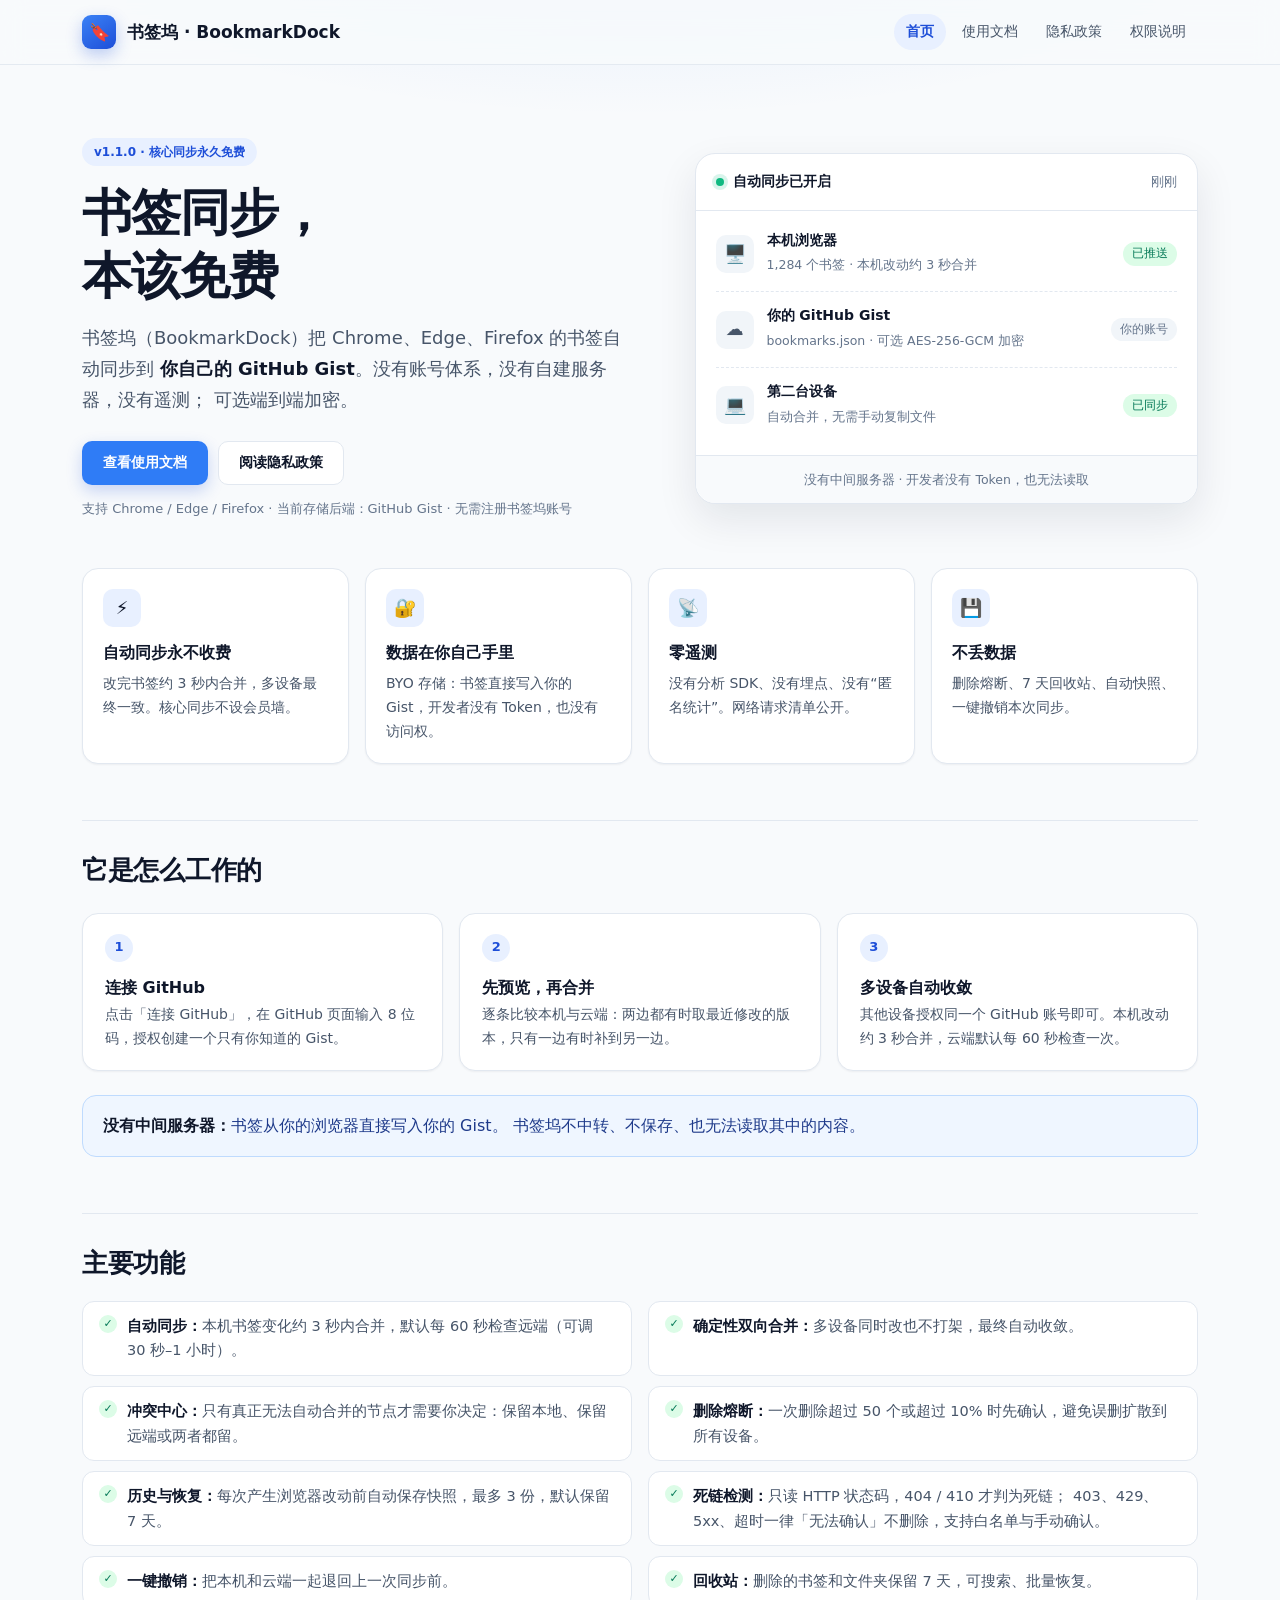
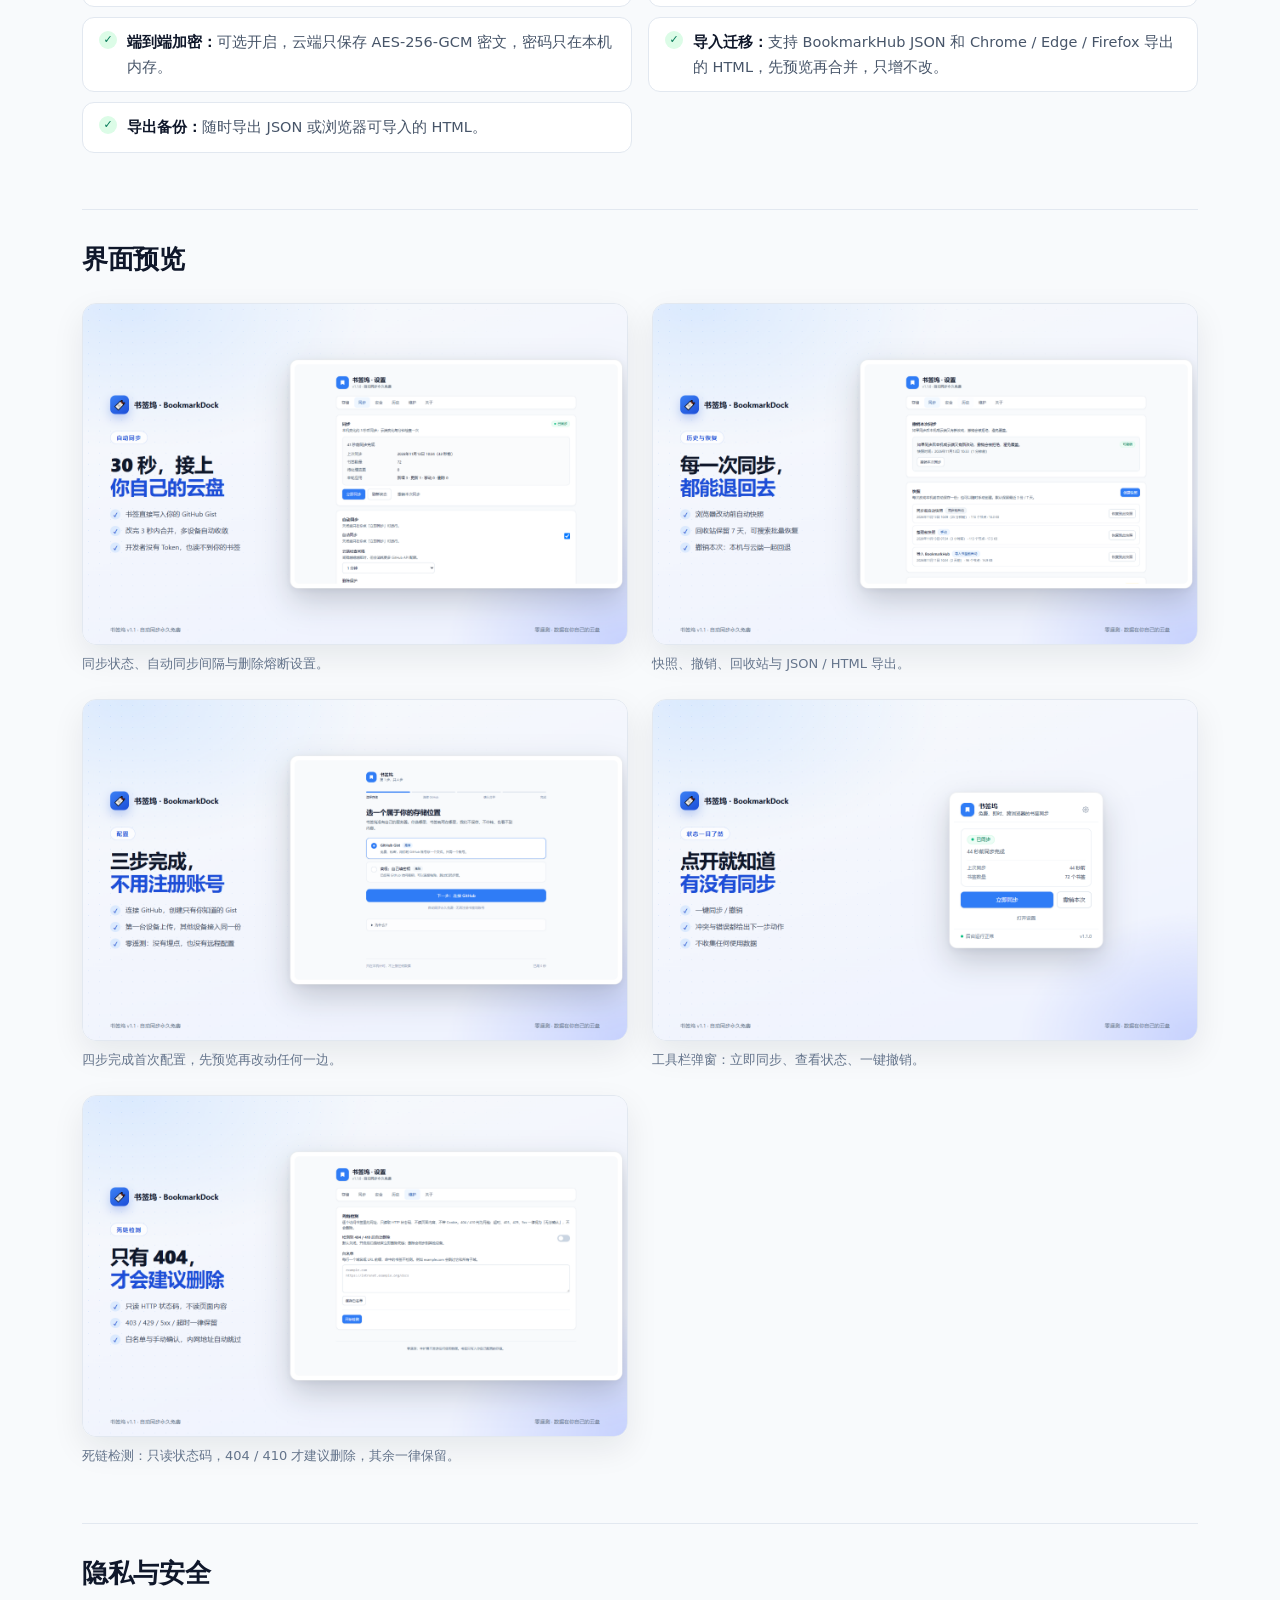
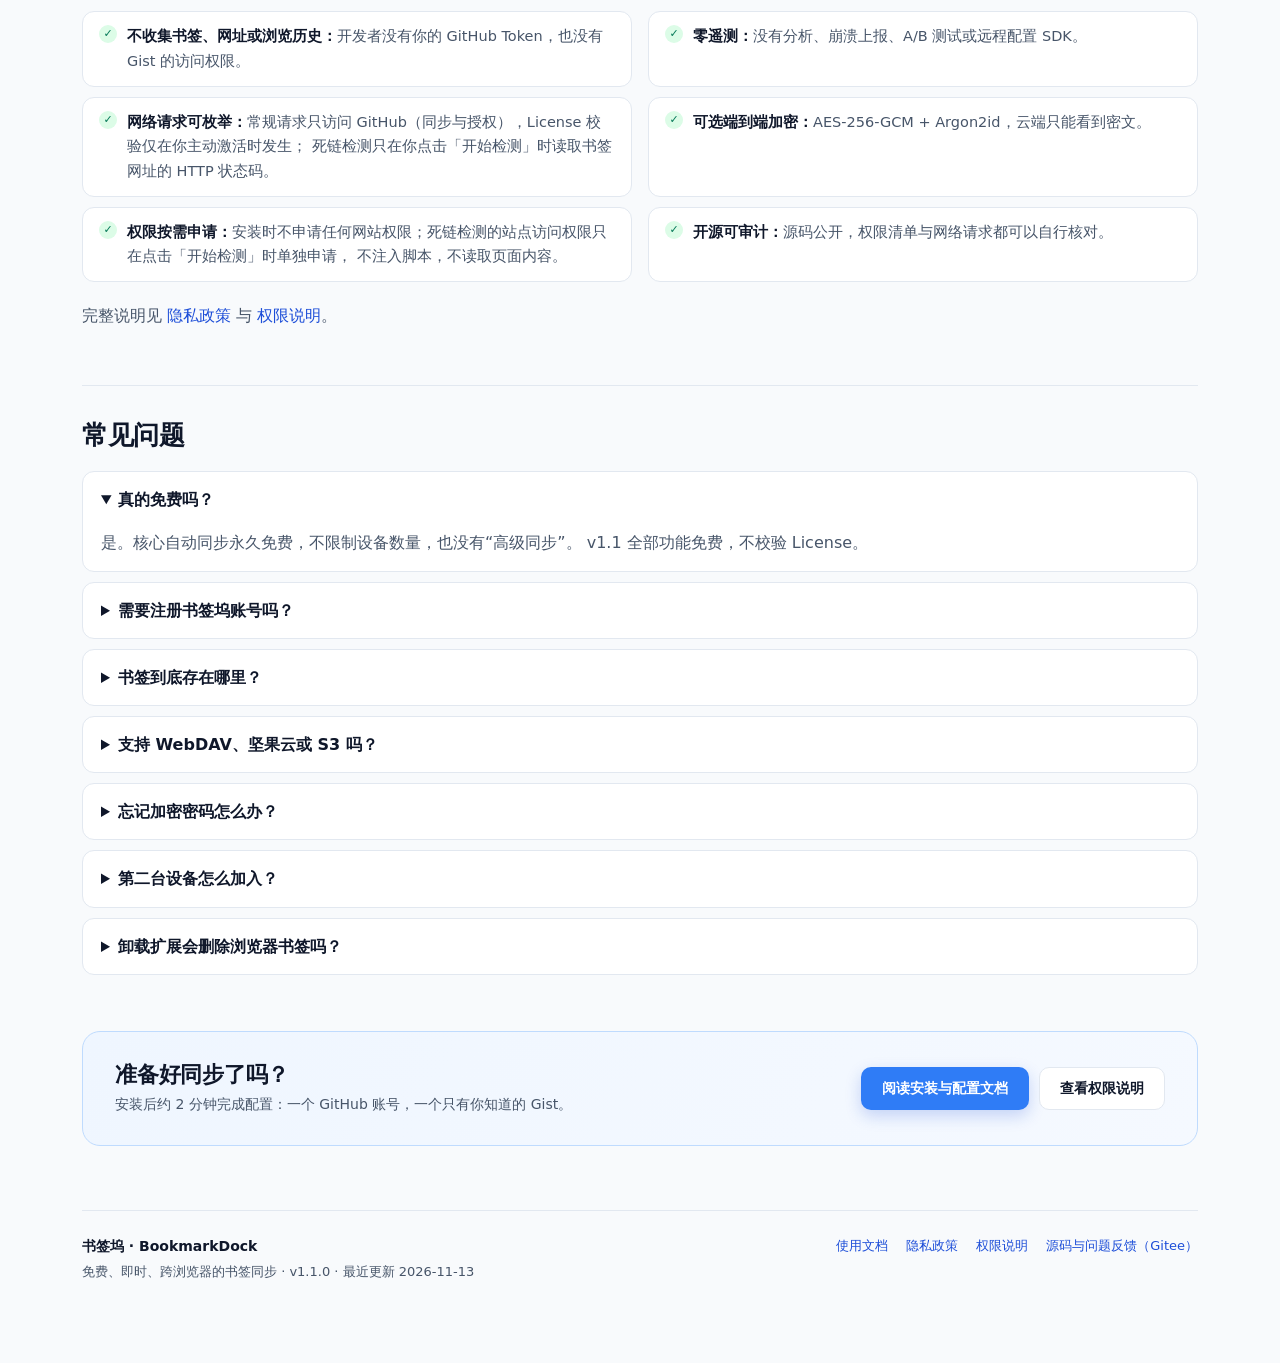
==== commit d97198d7: "docs: v1.1.0 更新（快照 3 份、死链检测、通配主机权限说明）" ====
--- a/index.html
+++ b/index.html
@@ -30,7 +30,7 @@
     <main class="wrap">
       <section class="hero">
         <div class="hero-copy">
-          <span class="eyebrow">v1.0.0 · 核心同步永久免费</span>
+          <span class="eyebrow">v1.1.0 · 核心同步永久免费</span>
           <h1>书签同步，<br />本该免费</h1>
           <p class="lead">
             书签坞（BookmarkDock）把 Chrome、Edge、Firefox 的书签自动同步到
@@ -145,7 +145,11 @@
           <strong>删除熔断：</strong>一次删除超过 50 个或超过 10% 时先确认，避免误删扩散到所有设备。
         </li>
         <li>
-          <strong>历史与恢复：</strong>每次产生浏览器改动前自动保存快照，最多 50 份，默认保留 7 天。
+          <strong>历史与恢复：</strong>每次产生浏览器改动前自动保存快照，最多 3 份，默认保留 7 天。
+        </li>
+        <li>
+          <strong>死链检测：</strong>只读 HTTP 状态码，404 / 410 才判为死链；
+          403、429、5xx、超时一律「无法确认」不删除，支持白名单与手动确认。
         </li>
         <li><strong>一键撤销：</strong>把本机和云端一起退回上一次同步前。</li>
         <li><strong>回收站：</strong>删除的书签和文件夹保留 7 天，可搜索、批量恢复。</li>
@@ -185,6 +189,14 @@
           <img src="./screenshots/05-popup.png" alt="书签坞工具栏弹窗" loading="lazy" />
           <figcaption>工具栏弹窗：立即同步、查看状态、一键撤销。</figcaption>
         </figure>
+        <figure class="shot">
+          <img
+            src="./screenshots/06-maintenance.png"
+            alt="书签坞维护页：死链检测、白名单与自动删除开关"
+            loading="lazy"
+          />
+          <figcaption>死链检测：只读状态码，404 / 410 才建议删除，其余一律保留。</figcaption>
+        </figure>
       </div>
 
       <h2>隐私与安全</h2>
@@ -195,11 +207,14 @@
         </li>
         <li><strong>零遥测：</strong>没有分析、崩溃上报、A/B 测试或远程配置 SDK。</li>
         <li>
-          <strong>网络请求可枚举：</strong>只访问 GitHub（同步与授权）；v1.0
-          不启用付费闸门，正常使用不会触发其他请求。
+          <strong>网络请求可枚举：</strong>常规请求只访问 GitHub（同步与授权），License 校验仅在你主动激活时发生；
+          死链检测只在你点击「开始检测」时读取书签网址的 HTTP 状态码。
         </li>
         <li><strong>可选端到端加密：</strong>AES-256-GCM + Argon2id，云端只能看到密文。</li>
-        <li><strong>权限按需申请：</strong>不需要“读取所有网站”，不注入脚本，不读取页面内容。</li>
+        <li>
+          <strong>权限按需申请：</strong>安装时不申请任何网站权限；死链检测的站点访问权限只在点击「开始检测」时单独申请，
+          不注入脚本，不读取页面内容。
+        </li>
         <li><strong>开源可审计：</strong>源码公开，权限清单与网络请求都可以自行核对。</li>
       </ul>
       <p>
@@ -212,7 +227,7 @@
         <details open>
           <summary>真的免费吗？</summary>
           <p>
-            是。核心自动同步永久免费，不限制设备数量，也没有“高级同步”。 v1.0 全部功能免费，不校验
+            是。核心自动同步永久免费，不限制设备数量，也没有“高级同步”。 v1.1 全部功能免费，不校验
             License。
           </p>
         </details>
@@ -229,7 +244,7 @@
         </details>
         <details>
           <summary>支持 WebDAV、坚果云或 S3 吗？</summary>
-          <p>v1.0 仅支持 GitHub Gist。后续版本会评估更多 BYO 存储，但当前版本没有这些入口。</p>
+          <p>v1.1 仅支持 GitHub Gist。后续版本会评估更多 BYO 存储，但当前版本没有这些入口。</p>
         </details>
         <details>
           <summary>忘记加密密码怎么办？</summary>
@@ -264,7 +279,7 @@
       <footer class="site-foot">
         <div>
           <strong>书签坞 · BookmarkDock</strong>
-          <p>免费、即时、跨浏览器的书签同步 · v1.0.0 · 最近更新 2026-11-10</p>
+          <p>免费、即时、跨浏览器的书签同步 · v1.1.0 · 最近更新 2026-11-13</p>
         </div>
         <nav aria-label="页脚导航">
           <a href="./guide.html">使用文档</a>
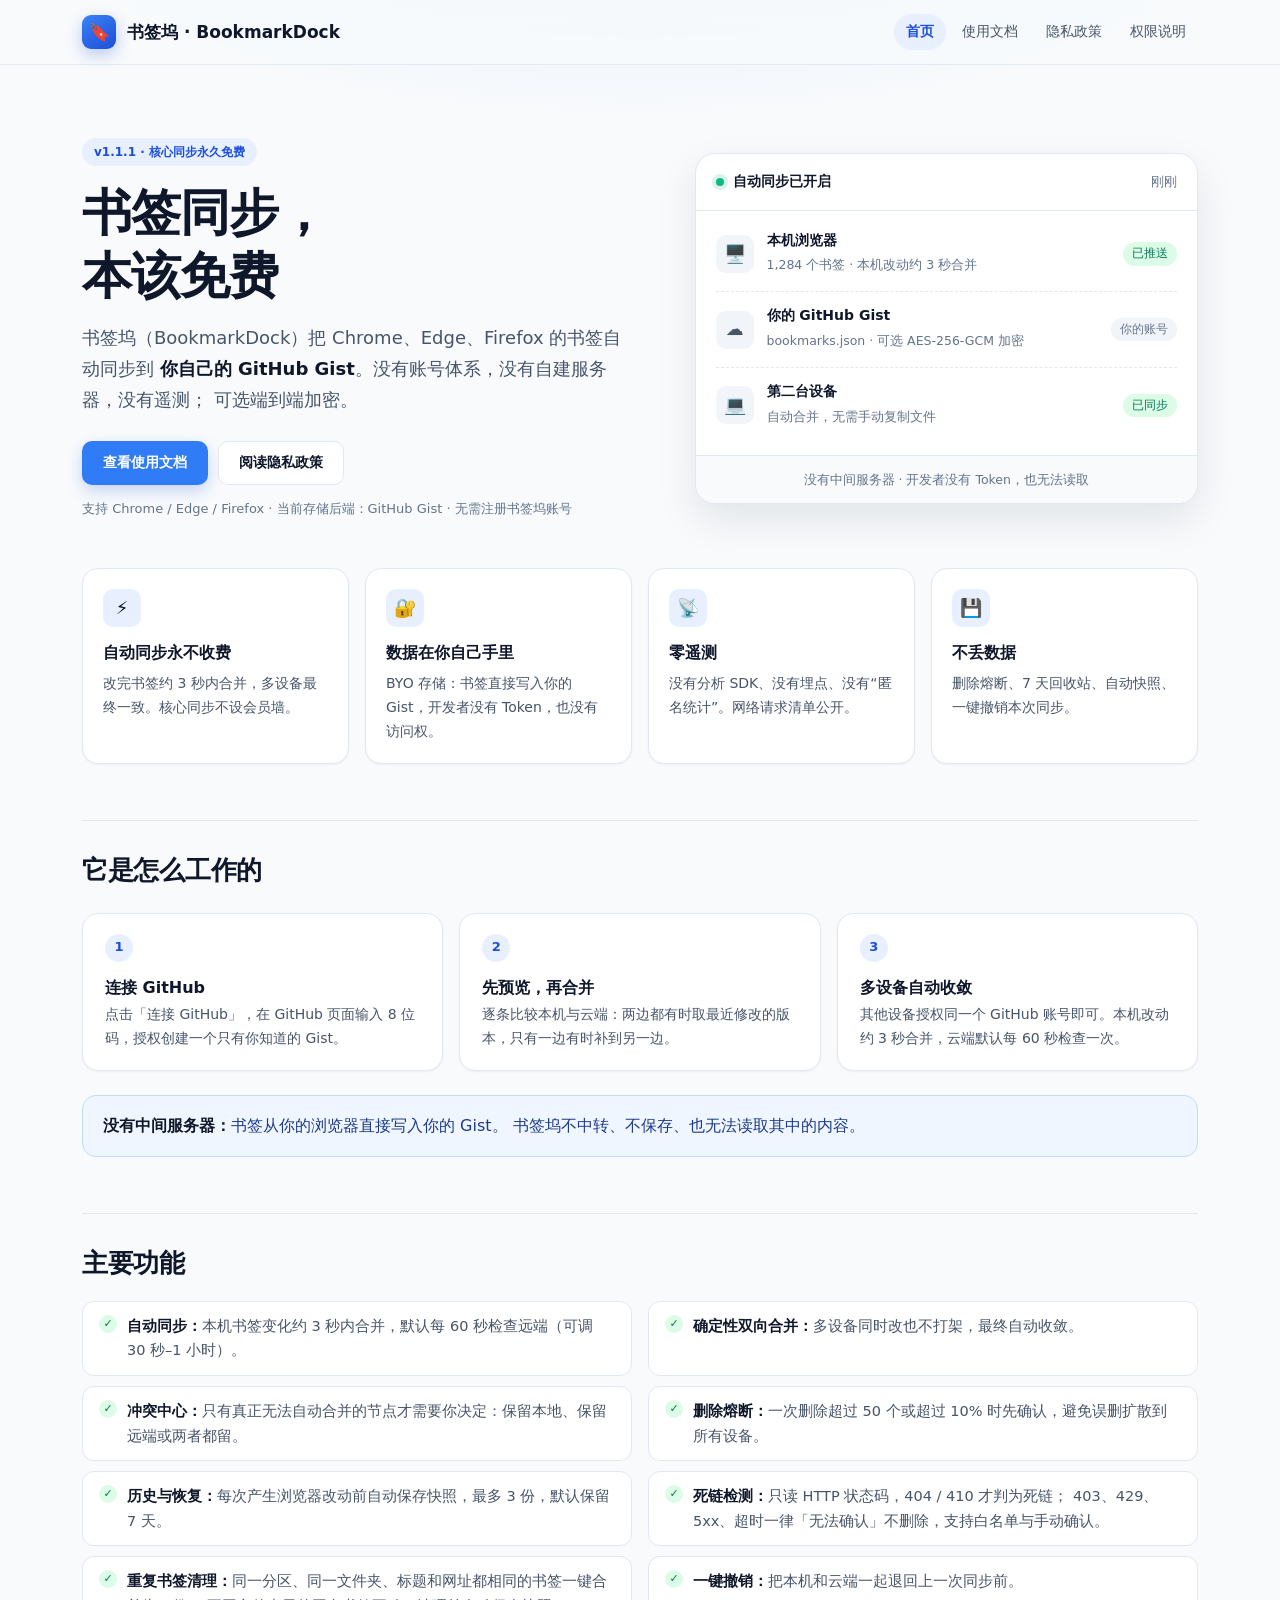
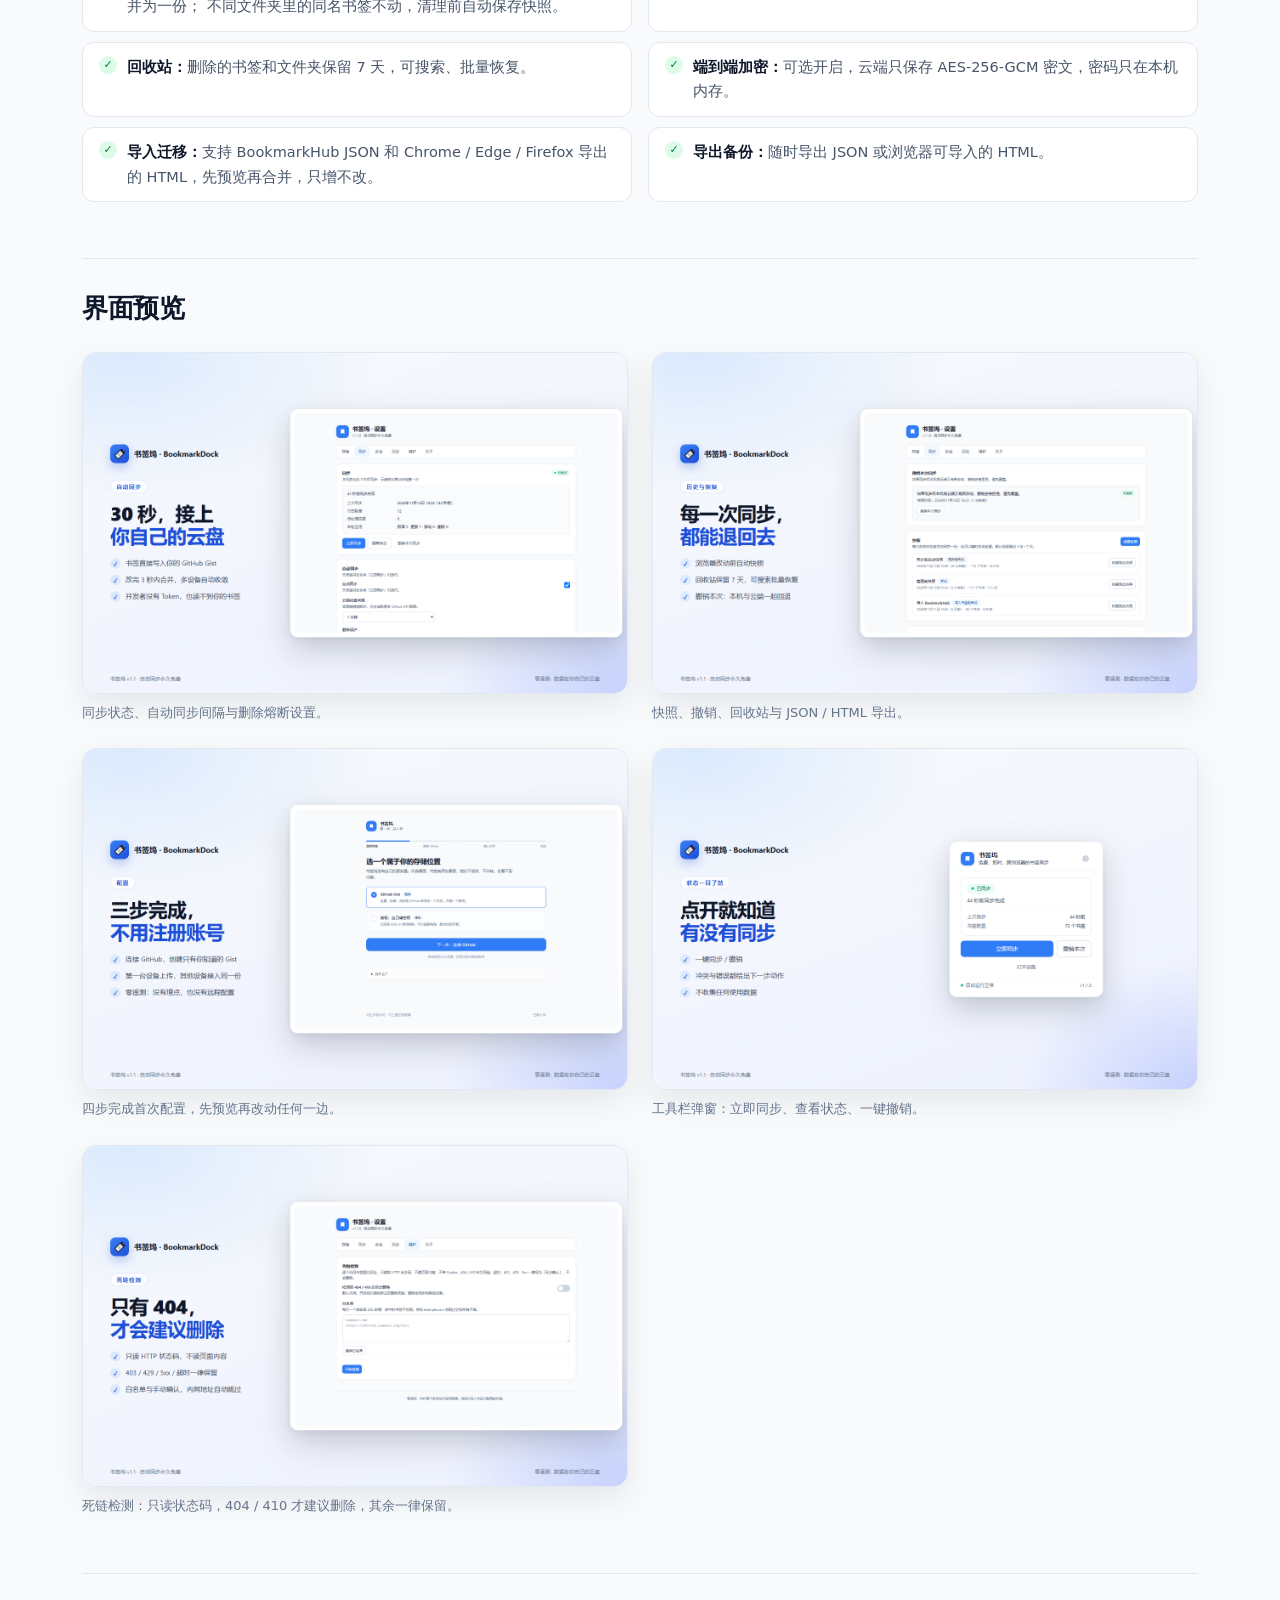
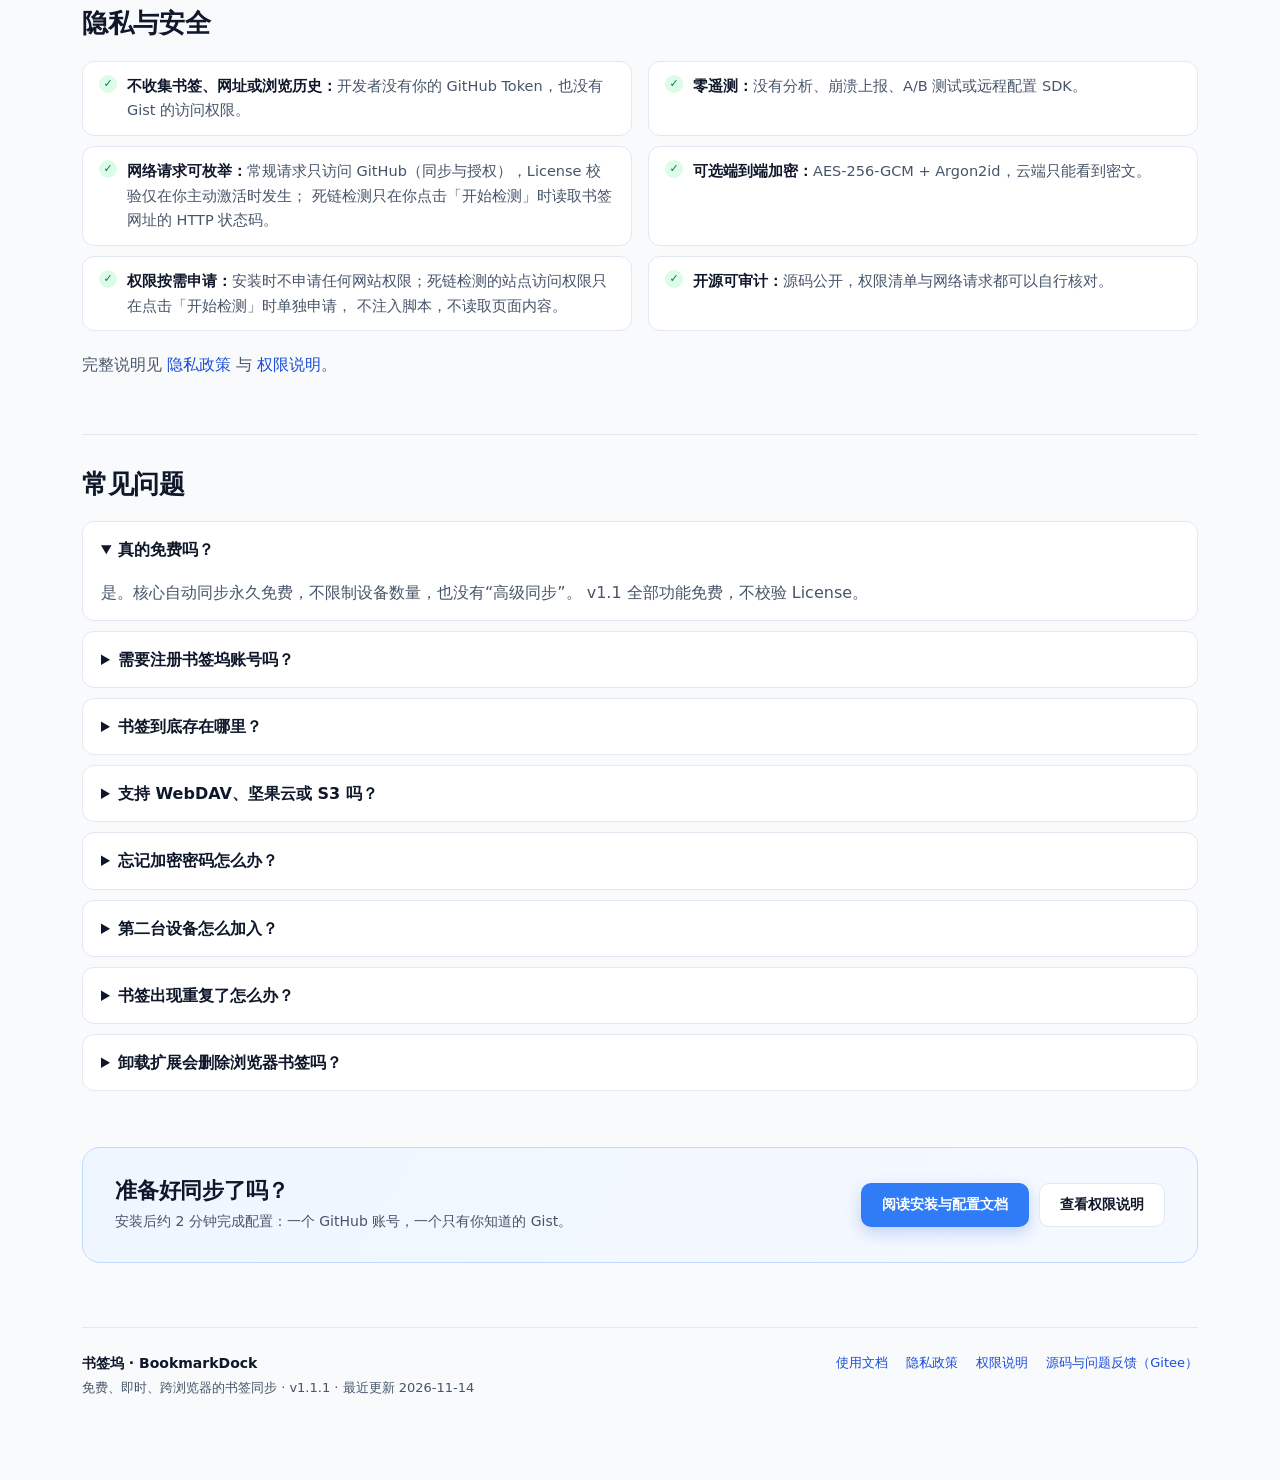
==== commit 480011ee: "docs: v1.1.1 更新（重复书签清理）" ====
--- a/index.html
+++ b/index.html
@@ -30,7 +30,7 @@
     <main class="wrap">
       <section class="hero">
         <div class="hero-copy">
-          <span class="eyebrow">v1.1.0 · 核心同步永久免费</span>
+          <span class="eyebrow">v1.1.1 · 核心同步永久免费</span>
           <h1>书签同步，<br />本该免费</h1>
           <p class="lead">
             书签坞（BookmarkDock）把 Chrome、Edge、Firefox 的书签自动同步到
@@ -151,6 +151,10 @@
           <strong>死链检测：</strong>只读 HTTP 状态码，404 / 410 才判为死链；
           403、429、5xx、超时一律「无法确认」不删除，支持白名单与手动确认。
         </li>
+        <li>
+          <strong>重复书签清理：</strong>同一分区、同一文件夹、标题和网址都相同的书签一键合并为一份；
+          不同文件夹里的同名书签不动，清理前自动保存快照。
+        </li>
         <li><strong>一键撤销：</strong>把本机和云端一起退回上一次同步前。</li>
         <li><strong>回收站：</strong>删除的书签和文件夹保留 7 天，可搜索、批量恢复。</li>
         <li>
@@ -260,6 +264,14 @@
           </p>
         </details>
         <details>
+          <summary>书签出现重复了怎么办？</summary>
+          <p>
+            如果是升级前产生的重复，打开 设置 → 维护 → 重复书签，先扫描再清理即可；清理前会自动
+            保存快照。同时建议只保留一种同步方式——浏览器自带的书签同步与书签坞同时开启时，
+            会不断把同一份书签重新变回新节点。
+          </p>
+        </details>
+        <details>
           <summary>卸载扩展会删除浏览器书签吗？</summary>
           <p>不会。卸载只会清除扩展自己的本地状态；浏览器书签和远端 Gist 都不受影响。</p>
         </details>
@@ -279,7 +291,7 @@
       <footer class="site-foot">
         <div>
           <strong>书签坞 · BookmarkDock</strong>
-          <p>免费、即时、跨浏览器的书签同步 · v1.1.0 · 最近更新 2026-11-13</p>
+          <p>免费、即时、跨浏览器的书签同步 · v1.1.1 · 最近更新 2026-11-14</p>
         </div>
         <nav aria-label="页脚导航">
           <a href="./guide.html">使用文档</a>
